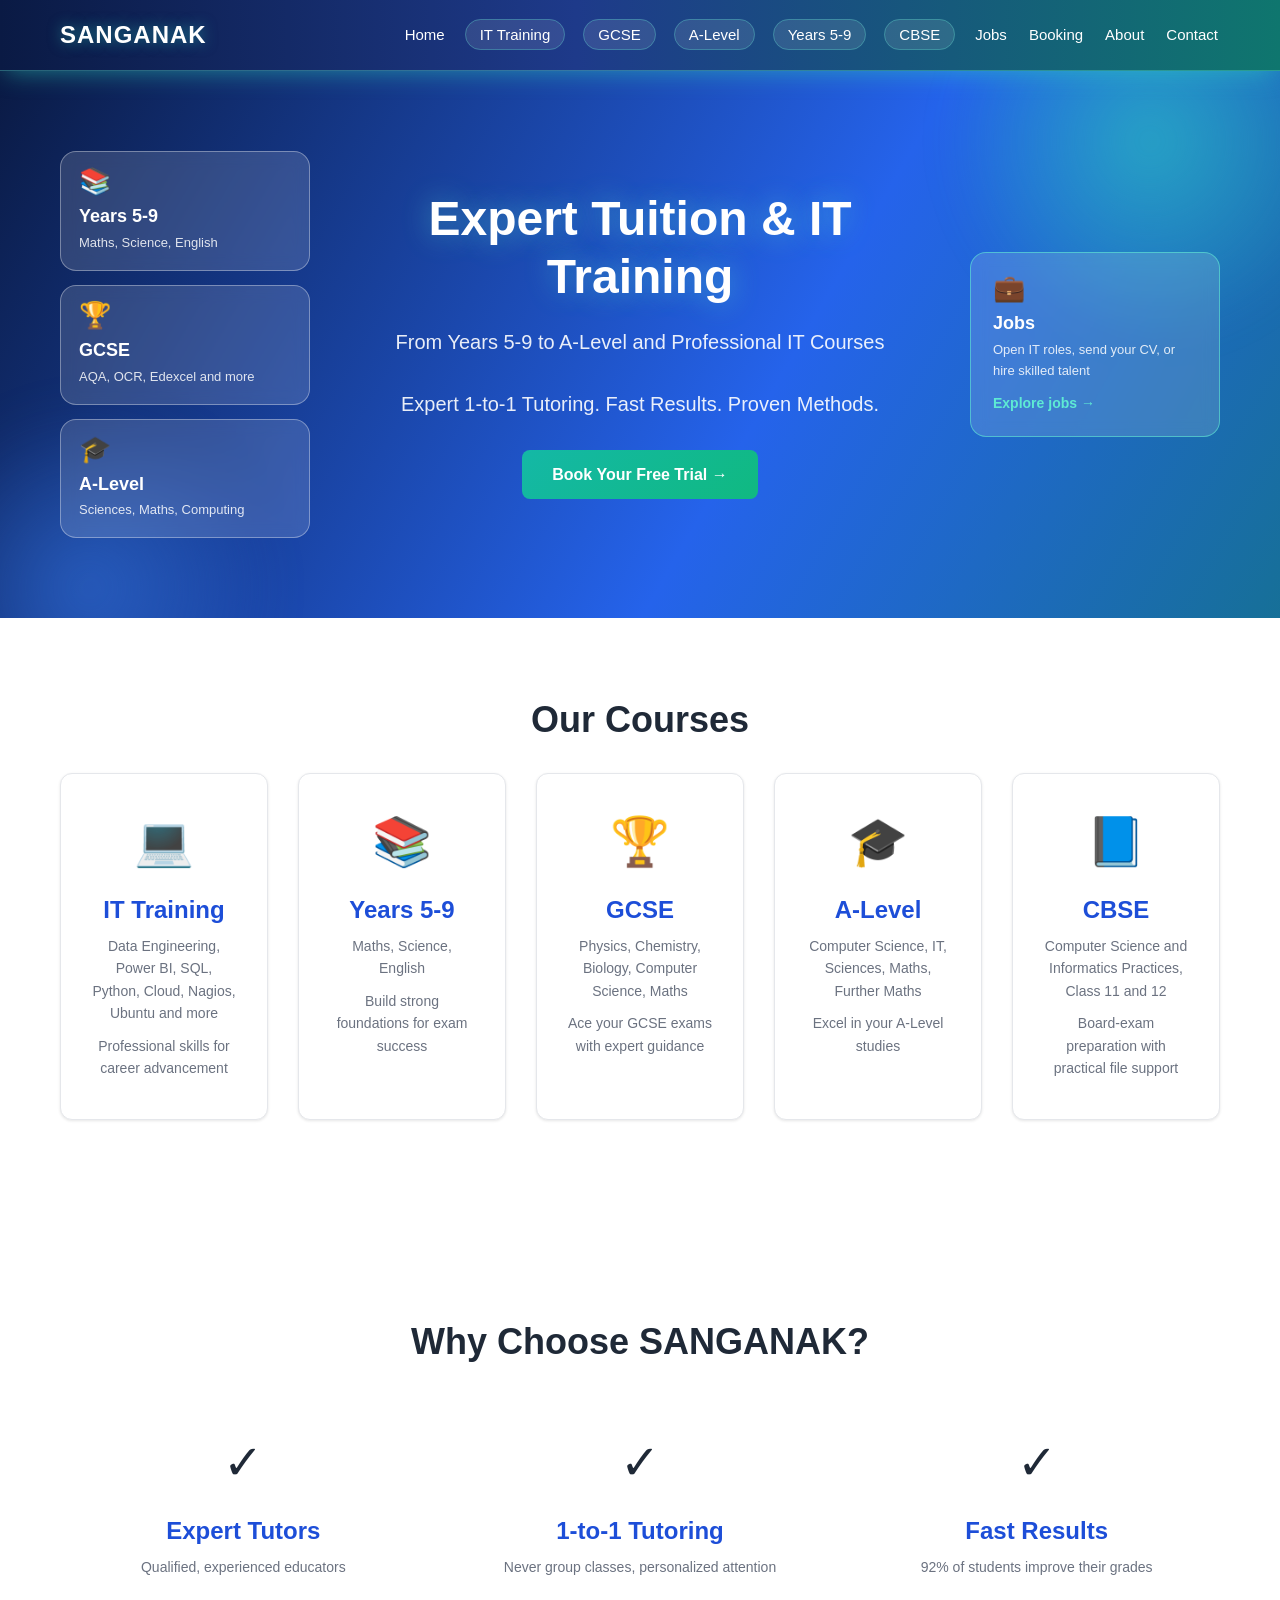
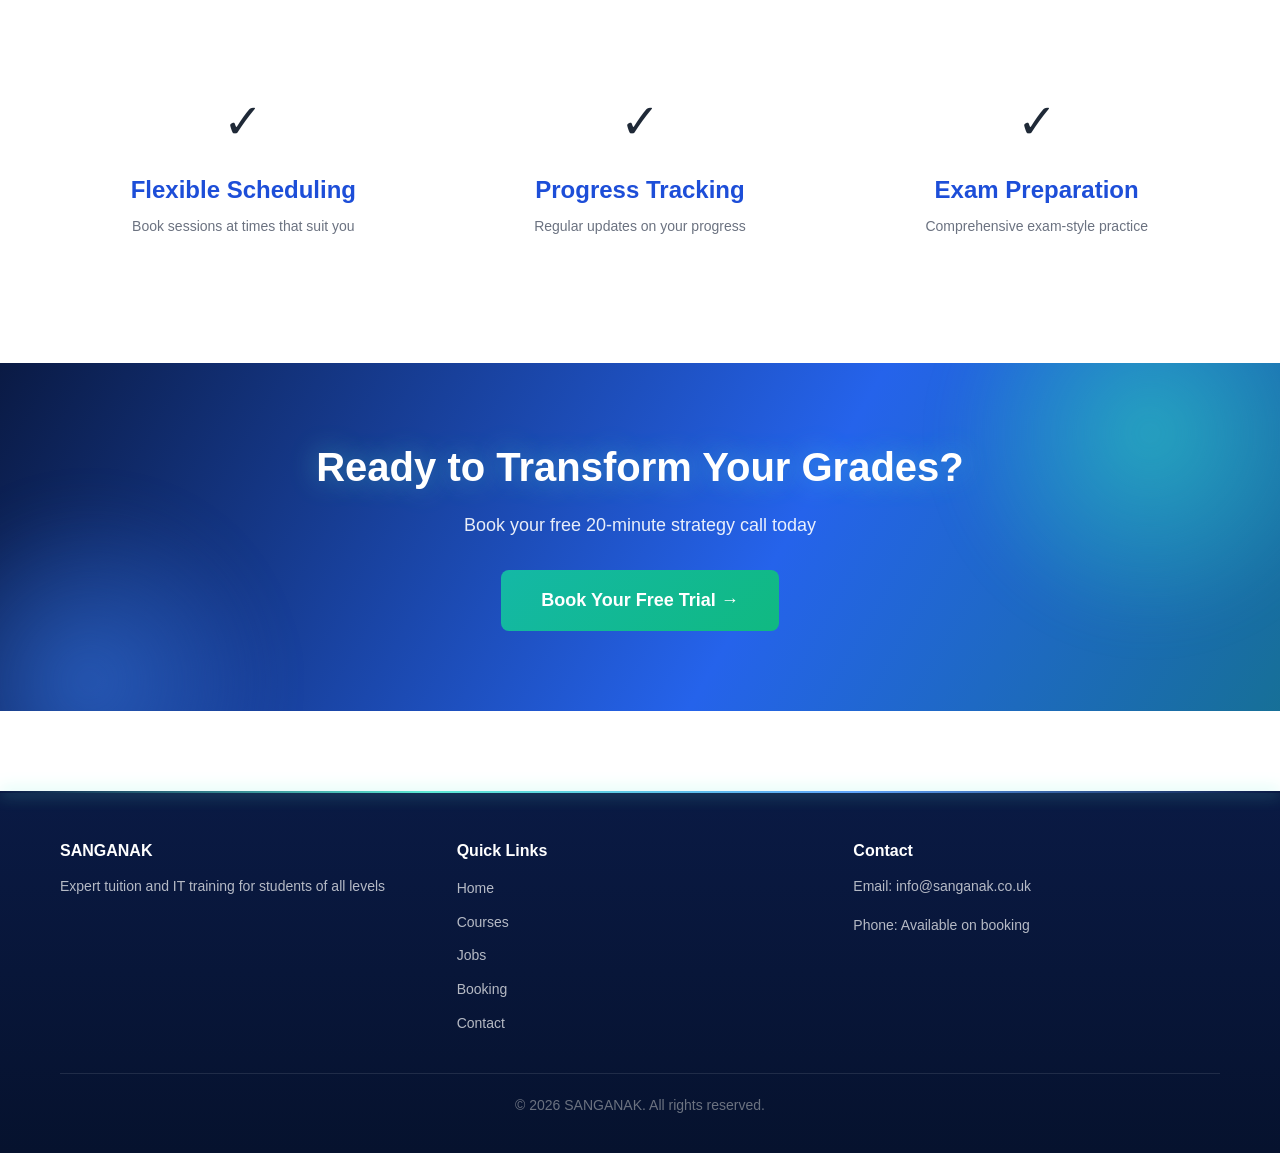
==== index.html @ d2cdb1f6 "Homepage hero: course cards on the left, Jobs card on the right" ====
<!DOCTYPE html>
<html lang="en">
<head>
    <meta charset="UTF-8">
    <meta name="viewport" content="width=device-width, initial-scale=1.0">
    <title>SANGANAK - Expert Tuition & IT Training</title>
    <link rel="stylesheet" href="css/styles.css">
</head>
<body>
    <!-- Navigation -->
    <nav class="navbar">
        <div class="container">
            <div class="logo">SANGANAK</div>
            <ul class="nav-links">
                <li><a href="index.html">Home</a></li>
                <li class="nav-tab"><a href="training.html#it">IT Training</a></li>
                <li class="nav-tab"><a href="training.html#gcse">GCSE</a></li>
                <li class="nav-tab"><a href="training.html#alevel">A-Level</a></li>
                <li class="nav-tab"><a href="training.html#y59">Years 5-9</a></li>
                <li class="nav-tab"><a href="training.html#cbse">CBSE</a></li>
                <li><a href="jobs.html">Jobs</a></li>
                <li><a href="booking.html">Booking</a></li>
                <li><a href="about.html">About</a></li>
                <li><a href="contact.html">Contact</a></li>
            </ul>
        </div>
    </nav>

    <!-- Hero Section -->
    <section class="hero hero-split">
        <div class="container hero-grid">
            <div class="hero-side hero-left" aria-label="Tuition levels">
                <a class="glass-card" href="training.html#y59">
                    <span class="glass-icon">📚</span>
                    <strong>Years 5-9</strong>
                    <small>Maths, Science, English</small>
                </a>
                <a class="glass-card" href="training.html#gcse">
                    <span class="glass-icon">🏆</span>
                    <strong>GCSE</strong>
                    <small>AQA, OCR, Edexcel and more</small>
                </a>
                <a class="glass-card" href="training.html#alevel">
                    <span class="glass-icon">🎓</span>
                    <strong>A-Level</strong>
                    <small>Sciences, Maths, Computing</small>
                </a>
            </div>

            <div class="hero-center">
                <h1>Expert Tuition & IT Training</h1>
                <p>From Years 5-9 to A-Level and Professional IT Courses</p>
                <p class="hero-subtitle">Expert 1-to-1 Tutoring. Fast Results. Proven Methods.</p>
                <a href="booking.html" class="btn btn-primary">Book Your Free Trial →</a>
            </div>

            <div class="hero-side hero-right">
                <a class="glass-card glass-jobs" href="jobs.html">
                    <span class="glass-icon">💼</span>
                    <strong>Jobs</strong>
                    <small>Open IT roles, send your CV, or hire skilled talent</small>
                    <em>Explore jobs &rarr;</em>
                </a>
            </div>
        </div>
    </section>

    <!-- Courses Overview -->
    <section class="courses">
        <div class="container">
            <h2>Our Courses</h2>
            <div class="courses-grid">
                <a class="course-card" href="training.html#it">
                    <div class="course-icon">💻</div>
                    <h3>IT Training</h3>
                    <p>Data Engineering, Power BI, SQL, Python, Cloud, Nagios, Ubuntu and more</p>
                    <p class="course-desc">Professional skills for career advancement</p>
                </a>
                <a class="course-card" href="training.html#y59">
                    <div class="course-icon">📚</div>
                    <h3>Years 5-9</h3>
                    <p>Maths, Science, English</p>
                    <p class="course-desc">Build strong foundations for exam success</p>
                </a>
                <a class="course-card" href="training.html#gcse">
                    <div class="course-icon">🏆</div>
                    <h3>GCSE</h3>
                    <p>Physics, Chemistry, Biology, Computer Science, Maths</p>
                    <p class="course-desc">Ace your GCSE exams with expert guidance</p>
                </a>
                <a class="course-card" href="training.html#alevel">
                    <div class="course-icon">🎓</div>
                    <h3>A-Level</h3>
                    <p>Computer Science, IT, Sciences, Maths, Further Maths</p>
                    <p class="course-desc">Excel in your A-Level studies</p>
                </a>
                <a class="course-card" href="training.html#cbse">
                    <div class="course-icon">📘</div>
                    <h3>CBSE</h3>
                    <p>Computer Science and Informatics Practices, Class 11 and 12</p>
                    <p class="course-desc">Board-exam preparation with practical file support</p>
                </a>
            </div>
        </div>
    </section>

    <!-- Why Choose Us -->
    <section class="why-us">
        <div class="container">
            <h2>Why Choose SANGANAK?</h2>
            <div class="features-grid">
                <div class="feature">
                    <div class="feature-icon">✓</div>
                    <h3>Expert Tutors</h3>
                    <p>Qualified, experienced educators</p>
                </div>
                <div class="feature">
                    <div class="feature-icon">✓</div>
                    <h3>1-to-1 Tutoring</h3>
                    <p>Never group classes, personalized attention</p>
                </div>
                <div class="feature">
                    <div class="feature-icon">✓</div>
                    <h3>Fast Results</h3>
                    <p>92% of students improve their grades</p>
                </div>
                <div class="feature">
                    <div class="feature-icon">✓</div>
                    <h3>Flexible Scheduling</h3>
                    <p>Book sessions at times that suit you</p>
                </div>
                <div class="feature">
                    <div class="feature-icon">✓</div>
                    <h3>Progress Tracking</h3>
                    <p>Regular updates on your progress</p>
                </div>
                <div class="feature">
                    <div class="feature-icon">✓</div>
                    <h3>Exam Preparation</h3>
                    <p>Comprehensive exam-style practice</p>
                </div>
            </div>
        </div>
    </section>

    <!-- CTA Section -->
    <section class="cta">
        <div class="container">
            <h2>Ready to Transform Your Grades?</h2>
            <p>Book your free 20-minute strategy call today</p>
            <a href="booking.html" class="btn btn-primary btn-large">Book Your Free Trial →</a>
        </div>
    </section>

    <!-- Footer -->
    <footer class="footer">
        <div class="container">
            <div class="footer-content">
                <div class="footer-section">
                    <h4>SANGANAK</h4>
                    <p>Expert tuition and IT training for students of all levels</p>
                </div>
                <div class="footer-section">
                    <h4>Quick Links</h4>
                    <ul>
                        <li><a href="index.html">Home</a></li>
                        <li><a href="training.html">Courses</a></li>
                        <li><a href="jobs.html">Jobs</a></li>
                <li><a href="booking.html">Booking</a></li>
                        <li><a href="contact.html">Contact</a></li>
                    </ul>
                </div>
                <div class="footer-section">
                    <h4>Contact</h4>
                    <p>Email: info@sanganak.co.uk</p>
                    <p>Phone: Available on booking</p>
                </div>
            </div>
            <div class="footer-bottom">
                <p>&copy; 2026 SANGANAK. All rights reserved.</p>
            </div>
        </div>
    </footer>

    <script src="js/main.js"></script>
</body>
</html>
---- css/styles.css ----
/* ===== GLOBAL STYLES ===== */
* {
    margin: 0;
    padding: 0;
    box-sizing: border-box;
}

:root {
    --primary: #1d4ed8;
    --primary-dark: #1e40af;
    --primary-light: #3b82f6;
    --secondary: #0d9488;
    --secondary-dark: #0f766e;
    --secondary-light: #14b8a6;
    --success: #10b981;
    --danger: #ef4444;
    --warning: #f59e0b;
    --gray-50: #f9fafb;
    --gray-100: #f3f4f6;
    --gray-200: #e5e7eb;
    --gray-300: #d1d5db;
    --gray-500: #6b7280;
    --gray-700: #374151;
    --gray-900: #111827;
    --text-primary: #1f2937;
    --text-secondary: #6b7280;
    --border: #e5e7eb;
    --shadow: 0 1px 3px 0 rgba(0, 0, 0, 0.1);
    --shadow-lg: 0 10px 15px -3px rgba(0, 0, 0, 0.1);
}

html {
    scroll-behavior: smooth;
}

body {
    font-family: -apple-system, BlinkMacSystemFont, 'Segoe UI', Roboto, Oxygen, Ubuntu, Cantarell, sans-serif;
    font-size: 16px;
    line-height: 1.6;
    color: var(--text-primary);
    background-color: #ffffff;
}

.container {
    max-width: 1200px;
    margin: 0 auto;
    padding: 0 20px;
}

/* ===== NAVIGATION ===== */
.navbar {
    background: linear-gradient(135deg, var(--primary), var(--secondary));
    color: white;
    padding: 1rem 0;
    position: sticky;
    top: 0;
    z-index: 100;
    box-shadow: var(--shadow);
}

.navbar .container {
    display: flex;
    justify-content: space-between;
    align-items: center;
}

.logo {
    font-size: 24px;
    font-weight: bold;
    letter-spacing: 1px;
}

.nav-links {
    display: flex;
    list-style: none;
    gap: 30px;
}

.nav-links a {
    color: white;
    text-decoration: none;
    font-weight: 500;
    transition: opacity 0.2s;
}

.nav-links a:hover {
    opacity: 0.8;
}

/* ===== BUTTONS ===== */
.btn {
    display: inline-block;
    padding: 12px 30px;
    border-radius: 8px;
    text-decoration: none;
    font-weight: 600;
    border: none;
    cursor: pointer;
    transition: all 0.3s ease;
    font-size: 16px;
}

.btn-primary {
    background: var(--success);
    color: white;
}

.btn-primary:hover {
    background: #059669;
    transform: translateY(-2px);
    box-shadow: var(--shadow-lg);
}

.btn-secondary {
    background: var(--primary);
    color: white;
}

.btn-secondary:hover {
    background: var(--primary-dark);
    transform: translateY(-2px);
}

.btn-large {
    padding: 16px 40px;
    font-size: 18px;
}

/* ===== TYPOGRAPHY ===== */
h1, h2, h3, h4, h5, h6 {
    font-weight: 700;
    line-height: 1.2;
    margin-bottom: 1rem;
}

h1 {
    font-size: 48px;
}

h2 {
    font-size: 36px;
    text-align: center;
    margin-bottom: 2rem;
}

h3 {
    font-size: 24px;
}

p {
    margin-bottom: 1rem;
    color: var(--text-secondary);
}

/* ===== HERO SECTION ===== */
.hero {
    background: linear-gradient(135deg, var(--primary), var(--secondary));
    color: white;
    padding: 120px 0;
    text-align: center;
}

.hero h1 {
    font-size: 48px;
    margin-bottom: 20px;
    color: white;
}

.hero p {
    font-size: 20px;
    margin-bottom: 30px;
    color: rgba(255, 255, 255, 0.9);
}

.hero-subtitle {
    font-size: 18px;
    font-weight: 500;
}

/* ===== SECTIONS ===== */
section {
    padding: 80px 0;
}

section.alternate {
    background-color: var(--gray-50);
}

.booking-header,
.training-header,
.contact-header,
.about-header {
    background: linear-gradient(135deg, var(--primary), var(--secondary));
    color: white;
    padding: 60px 0;
    text-align: center;
}

.booking-header h1,
.training-header h1,
.contact-header h1,
.about-header h1 {
    color: white;
    font-size: 42px;
}

.booking-header p,
.training-header p,
.contact-header p,
.about-header p {
    color: rgba(255, 255, 255, 0.9);
    font-size: 18px;
}

/* ===== GRIDS ===== */
.courses-grid {
    display: grid;
    grid-template-columns: repeat(auto-fit, minmax(280px, 1fr));
    gap: 30px;
    margin-bottom: 40px;
}

.course-card {
    background: white;
    border: 1px solid var(--border);
    border-radius: 12px;
    padding: 30px;
    text-align: center;
    transition: all 0.3s ease;
    box-shadow: var(--shadow);
}

.course-card:hover {
    transform: translateY(-5px);
    box-shadow: var(--shadow-lg);
    border-color: var(--secondary);
}

.course-icon {
    font-size: 48px;
    margin-bottom: 15px;
    display: block;
}

.course-card h3 {
    color: var(--primary);
    margin-bottom: 10px;
}

.course-card p {
    font-size: 14px;
    margin-bottom: 10px;
}

.course-desc {
    font-size: 13px;
    color: var(--gray-500);
}

/* ===== COURSES DETAILED ===== */
.courses-detailed {
    display: grid;
    grid-template-columns: repeat(auto-fit, minmax(300px, 1fr));
    gap: 30px;
    margin-bottom: 40px;
}

.course-detail {
    background: white;
    border-left: 4px solid var(--secondary);
    padding: 25px;
    border-radius: 8px;
    box-shadow: var(--shadow);
}

.course-detail h3 {
    color: var(--primary);
    margin-bottom: 15px;
    font-size: 20px;
}

.course-detail p {
    margin-bottom: 15px;
    font-size: 14px;
}

.syllabus {
    list-style: none;
    text-align: left;
}

.syllabus li {
    padding: 8px 0;
    font-size: 14px;
    color: var(--text-secondary);
    border-bottom: 1px solid var(--gray-200);
}

.syllabus li:last-child {
    border-bottom: none;
}

.syllabus li:before {
    content: "✓ ";
    color: var(--success);
    font-weight: bold;
    margin-right: 8px;
}

/* ===== FEATURES GRID ===== */
.features-grid {
    display: grid;
    grid-template-columns: repeat(auto-fit, minmax(280px, 1fr));
    gap: 30px;
}

.feature {
    text-align: center;
    padding: 30px;
}

.feature-icon {
    font-size: 48px;
    margin-bottom: 15px;
    display: block;
}

.feature h3 {
    color: var(--primary);
    margin-bottom: 10px;
}

.feature p {
    font-size: 14px;
    color: var(--text-secondary);
}

/* ===== PRICING ===== */
.pricing-grid {
    display: grid;
    grid-template-columns: repeat(auto-fit, minmax(280px, 1fr));
    gap: 30px;
    max-width: 1100px;
    margin: 0 auto;
}

.pricing-card {
    background: white;
    border: 2px solid var(--border);
    border-radius: 12px;
    padding: 30px;
    text-align: center;
    position: relative;
    transition: all 0.3s ease;
}

.pricing-card:hover {
    border-color: var(--secondary);
    transform: translateY(-10px);
    box-shadow: var(--shadow-lg);
}

.pricing-card.featured {
    border-color: var(--secondary);
    background: linear-gradient(135deg, rgba(13, 148, 136, 0.05), rgba(32, 201, 51, 0.05));
}

.popular-badge {
    position: absolute;
    top: -12px;
    left: 50%;
    transform: translateX(-50%);
    background: var(--secondary);
    color: white;
    padding: 6px 16px;
    border-radius: 20px;
    font-size: 12px;
    font-weight: 600;
}

.pricing-card h3 {
    font-size: 22px;
    margin-top: 10px;
}

.price {
    font-size: 28px;
    font-weight: 700;
    color: var(--secondary);
    margin: 20px 0;
}

.total {
    font-size: 16px;
    color: var(--text-secondary);
    margin-bottom: 20px;
}

.pricing-card ul {
    list-style: none;
    text-align: left;
    margin: 25px 0;
}

.pricing-card li {
    padding: 10px 0;
    font-size: 14px;
    border-bottom: 1px solid var(--gray-200);
}

.pricing-card li:last-child {
    border-bottom: none;
}

.pricing-card li:before {
    content: "✓ ";
    color: var(--success);
    font-weight: bold;
    margin-right: 8px;
}

/* ===== FORMS ===== */
.booking-form,
.contact-form {
    background: white;
    padding: 40px;
    border-radius: 12px;
    max-width: 600px;
    margin: 0 auto;
    box-shadow: var(--shadow-lg);
}

.form-group {
    margin-bottom: 25px;
}

.form-group label {
    display: block;
    margin-bottom: 8px;
    font-weight: 600;
    color: var(--text-primary);
}

.form-group input,
.form-group select,
.form-group textarea {
    width: 100%;
    padding: 12px;
    border: 1px solid var(--border);
    border-radius: 6px;
    font-size: 16px;
    font-family: inherit;
    transition: border-color 0.2s;
}

.form-group input:focus,
.form-group select:focus,
.form-group textarea:focus {
    outline: none;
    border-color: var(--secondary);
    box-shadow: 0 0 0 3px rgba(13, 148, 136, 0.1);
}

.form-group.checkbox {
    display: flex;
    align-items: center;
}

.form-group.checkbox input {
    width: auto;
    margin-right: 10px;
}

.form-group.checkbox label {
    margin-bottom: 0;
}

/* ===== FAQ ===== */
.faq-grid {
    display: grid;
    grid-template-columns: repeat(auto-fit, minmax(300px, 1fr));
    gap: 30px;
}

.faq-item {
    background: white;
    padding: 25px;
    border-radius: 8px;
    border-left: 4px solid var(--secondary);
    box-shadow: var(--shadow);
}

.faq-item h3 {
    color: var(--primary);
    margin-bottom: 12px;
    font-size: 18px;
}

.faq-item p {
    font-size: 14px;
    color: var(--text-secondary);
}

/* ===== TESTIMONIALS ===== */
.testimonials-grid {
    display: grid;
    grid-template-columns: repeat(auto-fit, minmax(300px, 1fr));
    gap: 30px;
}

.testimonial {
    background: white;
    padding: 30px;
    border-radius: 8px;
    border-left: 4px solid var(--secondary);
    box-shadow: var(--shadow);
}

.quote {
    font-style: italic;
    font-size: 16px;
    margin-bottom: 15px;
    color: var(--text-primary);
}

.author {
    font-weight: 600;
    color: var(--secondary);
    font-size: 14px;
}

/* ===== ABOUT SECTIONS ===== */
.story-content {
    max-width: 800px;
    margin: 0 auto;
    text-align: center;
}

.story-content p {
    font-size: 16px;
    line-height: 1.8;
    color: var(--text-secondary);
}

.mission-grid {
    display: grid;
    grid-template-columns: repeat(auto-fit, minmax(250px, 1fr));
    gap: 30px;
}

.mission-card {
    background: white;
    padding: 30px;
    border-radius: 8px;
    border-top: 4px solid var(--secondary);
    box-shadow: var(--shadow);
    text-align: center;
}

.mission-card h3 {
    color: var(--primary);
    margin-bottom: 15px;
}

.mission-card ul {
    list-style: none;
    text-align: left;
}

.mission-card li {
    padding: 8px 0;
    font-size: 14px;
}

.mission-card li:before {
    content: "• ";
    color: var(--secondary);
    font-weight: bold;
    margin-right: 8px;
}

.reasons-grid {
    display: grid;
    grid-template-columns: repeat(auto-fit, minmax(280px, 1fr));
    gap: 30px;
}

.reason {
    background: white;
    padding: 25px;
    border-radius: 8px;
    border-left: 4px solid var(--secondary);
    box-shadow: var(--shadow);
}

.reason h3 {
    color: var(--primary);
    margin-bottom: 12px;
    font-size: 18px;
}

.reason p {
    font-size: 14px;
    color: var(--text-secondary);
}

/* ===== STATS ===== */
.stats {
    background: linear-gradient(135deg, var(--primary), var(--secondary));
    color: white;
}

.stats-grid {
    display: grid;
    grid-template-columns: repeat(auto-fit, minmax(200px, 1fr));
    gap: 40px;
}

.stat {
    text-align: center;
}

.stat h3 {
    font-size: 42px;
    color: white;
    margin-bottom: 10px;
}

.stat p {
    font-size: 16px;
    color: rgba(255, 255, 255, 0.9);
}

/* ===== CTA ===== */
.cta {
    background: linear-gradient(135deg, var(--primary), var(--secondary));
    color: white;
    text-align: center;
    padding: 80px 0;
}

.cta h2 {
    color: white;
    font-size: 40px;
    margin-bottom: 20px;
}

.cta p {
    font-size: 18px;
    color: rgba(255, 255, 255, 0.9);
    margin-bottom: 30px;
}

/* ===== FOOTER ===== */
.footer {
    background: var(--gray-900);
    color: white;
    padding: 50px 0 20px;
    margin-top: 80px;
}

.footer-content {
    display: grid;
    grid-template-columns: repeat(auto-fit, minmax(250px, 1fr));
    gap: 30px;
    margin-bottom: 30px;
}

.footer-section h4 {
    color: white;
    margin-bottom: 15px;
}

.footer-section p {
    color: rgba(255, 255, 255, 0.7);
    font-size: 14px;
}

.footer-section ul {
    list-style: none;
}

.footer-section ul li {
    margin-bottom: 8px;
}

.footer-section a {
    color: rgba(255, 255, 255, 0.7);
    text-decoration: none;
    font-size: 14px;
    transition: color 0.2s;
}

.footer-section a:hover {
    color: white;
}

.footer-bottom {
    text-align: center;
    padding-top: 20px;
    border-top: 1px solid rgba(255, 255, 255, 0.1);
    color: rgba(255, 255, 255, 0.7);
    font-size: 14px;
}

/* ===== SUPPORT SERVICES ===== */
.support-services {
    background: var(--gray-50);
}

.commitment-list {
    list-style: none;
    max-width: 700px;
    margin: 30px auto 0;
    text-align: left;
}

.commitment-list li {
    padding: 12px 0;
    padding-left: 30px;
    position: relative;
    font-size: 16px;
    color: var(--text-secondary);
}

.commitment-list li:before {
    content: "✓";
    position: absolute;
    left: 0;
    color: var(--success);
    font-weight: bold;
    font-size: 18px;
}

/* ===== INFO GRID ===== */
.info-grid {
    display: grid;
    grid-template-columns: repeat(auto-fit, minmax(200px, 1fr));
    gap: 30px;
    margin: 40px 0;
}

.info-card {
    background: white;
    padding: 30px;
    border-radius: 8px;
    text-align: center;
    border: 1px solid var(--border);
    box-shadow: var(--shadow);
}

.info-card h3 {
    color: var(--primary);
    margin-bottom: 15px;
}

.info-card p {
    font-size: 16px;
}

.info-card a {
    color: var(--secondary);
    text-decoration: none;
    font-weight: 600;
}

.info-card a:hover {
    text-decoration: underline;
}

/* ===== SUBJECT CARDS ===== */
.subjects-grid {
    display: grid;
    grid-template-columns: repeat(auto-fit, minmax(150px, 1fr));
    gap: 20px;
    margin-bottom: 40px;
}

.subject-card {
    background: white;
    border: 2px solid var(--border);
    border-radius: 8px;
    padding: 20px;
    text-align: center;
    cursor: pointer;
    transition: all 0.3s ease;
}

.subject-card:hover {
    border-color: var(--secondary);
    transform: translateY(-5px);
    box-shadow: var(--shadow-lg);
}

.subject-card h3 {
    color: var(--primary);
    font-size: 18px;
    margin-bottom: 8px;
}

.subject-card p {
    font-size: 12px;
    color: var(--text-secondary);
}

/* ===== RESPONSIVE ===== */
@media (max-width: 768px) {
    .hero h1 {
        font-size: 32px;
    }

    h2 {
        font-size: 28px;
    }

    .nav-links {
        gap: 15px;
        flex-wrap: wrap;
    }

    .nav-links a {
        font-size: 14px;
    }

    section {
        padding: 40px 0;
    }

    .courses-grid,
    .features-grid,
    .pricing-grid,
    .faq-grid,
    .testimonials-grid,
    .reasons-grid {
        grid-template-columns: 1fr;
    }

    .booking-form,
    .contact-form {
        padding: 20px;
    }

    .stat h3 {
        font-size: 32px;
    }

    .cta h2 {
        font-size: 28px;
    }
}

@media (max-width: 480px) {
    .logo {
        font-size: 20px;
    }

    .nav-links {
        gap: 10px;
    }

    .hero h1 {
        font-size: 24px;
    }

    .hero p {
        font-size: 16px;
    }

    .btn {
        padding: 10px 20px;
        font-size: 14px;
    }

    h2 {
        font-size: 22px;
    }

    .course-card {
        padding: 20px;
    }
}

/* ===== HERO EXTRAS ===== */
.eyebrow {
    display: inline-block;
    padding: 6px 14px;
    border-radius: 999px;
    background: rgba(255, 255, 255, 0.15);
    color: white;
    font-size: 13px;
    font-weight: 600;
    letter-spacing: 0.08em;
    text-transform: uppercase;
    margin-bottom: 20px;
}

.eyebrow.dark {
    display: block;
    width: fit-content;
    margin: 0 auto 12px;
    background: rgba(13, 148, 136, 0.12);
    color: var(--secondary-dark);
}

.hero p {
    max-width: 720px;
    margin-left: auto;
    margin-right: auto;
}

.hero-actions {
    display: flex;
    gap: 16px;
    justify-content: center;
    flex-wrap: wrap;
}

.btn-outline {
    background: transparent;
    color: white;
    border: 2px solid rgba(255, 255, 255, 0.85);
}

.btn-outline:hover {
    background: rgba(255, 255, 255, 0.15);
    transform: translateY(-2px);
}

.section-intro {
    text-align: center;
    max-width: 640px;
    margin: -1rem auto 2rem;
}

.features-grid.four {
    grid-template-columns: repeat(auto-fit, minmax(220px, 1fr));
}

/* ===== COURSE TABS ===== */
.course-tabs-section .container {
    max-width: 1100px;
}

.tab-buttons {
    display: flex;
    gap: 8px;
    border-bottom: 2px solid var(--border);
    margin-bottom: 28px;
    overflow-x: auto;
    overflow-y: hidden;
}

.tab-btn {
    padding: 12px 24px;
    border: none;
    background: none;
    font-size: 16px;
    font-weight: 600;
    font-family: inherit;
    cursor: pointer;
    color: var(--gray-500);
    border-bottom: 3px solid transparent;
    margin-bottom: -2px;
    white-space: nowrap;
    transition: color 0.2s, border-color 0.2s;
}

.tab-btn:hover,
.tab-btn.active {
    color: var(--primary);
    border-bottom-color: var(--primary);
}

.tab-btn:focus-visible,
.course-tile:focus-visible,
.start-card:focus-visible {
    outline: 3px solid var(--secondary-light);
    outline-offset: 2px;
}

.tab-content {
    display: none;
}

.tab-content.active {
    display: block;
}

.tab-content h3 {
    text-align: left;
    margin-bottom: 6px;
}

.tab-intro {
    max-width: 700px;
    margin-bottom: 24px;
}

.tile-grid {
    display: grid;
    grid-template-columns: repeat(auto-fill, minmax(250px, 1fr));
    gap: 20px;
}

.course-tile {
    display: flex;
    flex-direction: column;
    background: white;
    border: 1px solid var(--border);
    border-radius: 12px;
    padding: 24px;
    text-decoration: none;
    color: inherit;
    box-shadow: var(--shadow);
    transition: transform 0.2s, box-shadow 0.2s, border-color 0.2s;
}

.course-tile:hover {
    transform: translateY(-4px);
    box-shadow: var(--shadow-lg);
    border-color: var(--secondary);
}

.tile-icon {
    font-size: 34px;
    margin-bottom: 10px;
}

.course-tile h3 {
    font-size: 20px;
    color: var(--primary);
    margin-bottom: 8px;
}

.course-tile p {
    font-size: 14px;
    flex: 1;
}

.tile-link {
    font-weight: 600;
    font-size: 14px;
    color: var(--secondary-dark);
}

/* ===== COURSE DETAIL ===== */
.course-hero {
    background: linear-gradient(135deg, var(--primary), var(--secondary));
    color: white;
    padding: 60px 0;
    text-align: center;
}

.course-hero h1 {
    color: white;
    font-size: 42px;
}

.course-hero p {
    color: rgba(255, 255, 255, 0.9);
    font-size: 18px;
    max-width: 640px;
    margin: 0 auto 28px;
}

.course-hero-icon {
    display: block;
    font-size: 52px;
    margin: 16px 0 8px;
}

.crumb {
    color: rgba(255, 255, 255, 0.85);
    text-decoration: none;
    font-size: 14px;
    font-weight: 600;
}

.crumb:hover {
    color: white;
    text-decoration: underline;
}

.detail-layout {
    display: grid;
    grid-template-columns: 1fr 320px;
    gap: 40px;
    align-items: start;
}

h2.left {
    text-align: left;
    font-size: 26px;
    margin: 0 0 1rem;
}

.detail-main .syllabus {
    margin-bottom: 2rem;
}

.detail-main .syllabus li {
    font-size: 16px;
}

.detail-side {
    background: var(--gray-50);
    border: 1px solid var(--border);
    border-radius: 12px;
    padding: 24px;
    position: sticky;
    top: 90px;
}

.detail-side h3 {
    font-size: 20px;
}

.detail-side dt {
    font-size: 12px;
    font-weight: 600;
    letter-spacing: 0.06em;
    text-transform: uppercase;
    color: var(--gray-500);
    margin-top: 14px;
}

.detail-side dd {
    font-weight: 600;
    color: var(--text-primary);
}

.detail-side .btn {
    width: 100%;
    text-align: center;
    margin-top: 24px;
}

.narrow {
    max-width: 640px;
    padding-top: 60px;
    padding-bottom: 60px;
    text-align: center;
}

/* ===== HOW IT WORKS / GET STARTED ===== */
.steps-grid {
    display: grid;
    grid-template-columns: repeat(auto-fit, minmax(260px, 1fr));
    gap: 30px;
}

.step {
    text-align: center;
    padding: 10px 20px;
}

.step-num {
    width: 48px;
    height: 48px;
    margin: 0 auto 16px;
    border-radius: 50%;
    background: var(--primary);
    color: white;
    font-size: 20px;
    font-weight: 700;
    display: flex;
    align-items: center;
    justify-content: center;
}

.step h3 {
    font-size: 20px;
    color: var(--primary);
}

.start-options {
    display: grid;
    grid-template-columns: repeat(auto-fit, minmax(280px, 1fr));
    gap: 24px;
    max-width: 800px;
    margin: 0 auto;
}

.start-card {
    display: block;
    background: white;
    border: 2px solid var(--border);
    border-radius: 12px;
    padding: 30px;
    text-decoration: none;
    color: inherit;
    transition: border-color 0.2s, transform 0.2s, box-shadow 0.2s;
}

.start-card:hover {
    border-color: var(--secondary);
    transform: translateY(-4px);
    box-shadow: var(--shadow-lg);
}

.start-card h3 {
    color: var(--primary);
    font-size: 22px;
}

.course-banner {
    max-width: 600px;
    margin: 0 auto 30px;
    padding: 14px 20px;
    border-radius: 8px;
    background: rgba(13, 148, 136, 0.1);
    border: 1px solid var(--secondary);
    text-align: center;
    color: var(--text-primary);
}

.course-banner a {
    margin-left: 10px;
    color: var(--secondary-dark);
    font-weight: 600;
}

@media (max-width: 768px) {
    .detail-layout {
        grid-template-columns: 1fr;
    }

    .detail-side {
        position: static;
    }

    .course-hero h1 {
        font-size: 30px;
    }

    .tile-grid {
        grid-template-columns: 1fr;
    }
}

a.course-card {
    display: block;
    text-decoration: none;
    color: inherit;
}

/* ===== JOBS PAGE ===== */
.eyebrow.dark.green {
    background: rgba(16, 185, 129, 0.12);
    color: #047857;
}

.role-filters {
    display: flex;
    gap: 10px;
    justify-content: center;
    flex-wrap: wrap;
    margin-bottom: 30px;
}

.chip {
    padding: 8px 18px;
    border-radius: 999px;
    border: 1px solid var(--border);
    background: white;
    font: inherit;
    font-weight: 600;
    font-size: 14px;
    color: var(--gray-700);
    cursor: pointer;
    transition: all 0.2s;
}

.chip:hover,
.chip.active {
    background: var(--primary);
    border-color: var(--primary);
    color: white;
}

.chip:focus-visible {
    outline: 3px solid var(--secondary-light);
    outline-offset: 2px;
}

.roles-list {
    display: grid;
    gap: 16px;
    max-width: 860px;
    margin: 0 auto 30px;
}

.role-card {
    display: flex;
    justify-content: space-between;
    align-items: center;
    gap: 20px;
    background: white;
    border: 1px solid var(--border);
    border-radius: 12px;
    padding: 24px;
    box-shadow: var(--shadow);
}

.role-card h3 {
    font-size: 20px;
    color: var(--primary);
    margin-bottom: 4px;
}

.role-meta {
    font-size: 13px;
    font-weight: 600;
    color: var(--secondary-dark);
    margin-bottom: 8px;
}

.role-card p {
    font-size: 14px;
    margin-bottom: 10px;
}

.role-tags {
    display: flex;
    gap: 8px;
    flex-wrap: wrap;
}

.role-tags span {
    font-size: 12px;
    padding: 3px 10px;
    border-radius: 999px;
    background: var(--gray-100);
    color: var(--gray-700);
}

@media (max-width: 600px) {
    .role-card {
        flex-direction: column;
        align-items: flex-start;
    }
}

/* ===== LIVE THEME: teal and blue shades, glow, CSS-only motion ===== */
:root {
    --blue-950: #0a1a44;
    --blue-800: #1e3a8a;
    --blue-600: #2563eb;
    --blue-400: #60a5fa;
    --blue-100: #dbeafe;
    --teal-900: #134e4a;
    --teal-700: #0f766e;
    --teal-500: #14b8a6;
    --teal-300: #5eead4;
    --teal-50: #f0fdfa;
    --glow-teal: rgba(45, 212, 191, 0.55);
    --glow-blue: rgba(59, 130, 246, 0.5);
}

/* Navigation */
.navbar {
    background: linear-gradient(90deg, var(--blue-950), var(--blue-800) 45%, var(--teal-700));
    box-shadow: 0 6px 24px -6px var(--glow-teal);
    border-bottom: 1px solid rgba(94, 234, 212, 0.35);
}

.navbar .container {
    flex-wrap: wrap;
    gap: 12px;
}

.logo {
    text-shadow: 0 0 14px var(--glow-teal);
}

.nav-links {
    flex-wrap: wrap;
    justify-content: flex-end;
    align-items: center;
    gap: 6px 18px;
}

.nav-links a {
    font-size: 15px;
    padding: 6px 2px;
    position: relative;
}

.nav-links a:hover {
    opacity: 1;
    text-shadow: 0 0 12px var(--teal-300);
}

.nav-links a::after {
    content: "";
    position: absolute;
    left: 0;
    right: 0;
    bottom: 0;
    height: 2px;
    border-radius: 2px;
    background: linear-gradient(90deg, var(--teal-300), var(--blue-400));
    box-shadow: 0 0 10px var(--teal-300);
    transform: scaleX(0);
    transition: transform 0.25s ease;
}

.nav-links a:hover::after {
    transform: scaleX(1);
}

.nav-tab a {
    padding: 6px 14px;
    border-radius: 999px;
    background: rgba(255, 255, 255, 0.1);
    border: 1px solid rgba(94, 234, 212, 0.3);
    transition: background 0.25s, box-shadow 0.25s;
}

.nav-tab a::after {
    display: none;
}

.nav-tab a:hover {
    background: rgba(20, 184, 166, 0.35);
    box-shadow: 0 0 16px var(--glow-teal);
}

/* Animated gradient banners with floating glow orbs */
.hero,
.training-header,
.booking-header,
.contact-header,
.about-header,
.course-hero,
.stats,
.cta {
    position: relative;
    overflow: hidden;
    isolation: isolate;
    background: linear-gradient(120deg, var(--blue-950), var(--blue-600), var(--teal-700), var(--teal-500), var(--blue-600), var(--blue-950));
    background-size: 300% 300%;
    animation: gradient-flow 20s ease-in-out infinite;
}

.hero::before,
.training-header::before,
.booking-header::before,
.contact-header::before,
.about-header::before,
.course-hero::before,
.stats::before,
.cta::before {
    content: "";
    position: absolute;
    z-index: -1;
    width: 420px;
    height: 420px;
    right: -80px;
    top: -140px;
    border-radius: 50%;
    background: radial-gradient(circle, var(--glow-teal), transparent 68%);
    filter: blur(20px);
    animation: orb-float 11s ease-in-out infinite;
}

.hero::after,
.training-header::after,
.booking-header::after,
.contact-header::after,
.about-header::after,
.course-hero::after,
.stats::after,
.cta::after {
    content: "";
    position: absolute;
    z-index: -1;
    width: 380px;
    height: 380px;
    left: -100px;
    bottom: -160px;
    border-radius: 50%;
    background: radial-gradient(circle, var(--glow-blue), transparent 68%);
    filter: blur(24px);
    animation: orb-float 14s ease-in-out infinite reverse;
}

.hero h1,
.training-header h1,
.course-hero h1,
.cta h2 {
    text-shadow: 0 0 28px rgba(94, 234, 212, 0.45);
}

/* Buttons */
.btn-primary {
    background: linear-gradient(135deg, var(--teal-500), #10b981);
    box-shadow: 0 0 0 0 var(--glow-teal);
    animation: glow-pulse 2.8s ease-in-out infinite;
}

.btn-primary:hover {
    background: linear-gradient(135deg, var(--teal-300), var(--teal-500));
    color: var(--blue-950);
}

.btn-secondary {
    background: linear-gradient(135deg, var(--blue-600), var(--blue-800));
}

.btn-secondary:hover {
    background: linear-gradient(135deg, var(--blue-400), var(--blue-600));
    box-shadow: 0 0 18px var(--glow-blue);
}

/* Cards: glow on hover */
.course-card:hover,
.course-tile:hover,
.start-card:hover,
.pricing-card:hover,
.role-card:hover,
.faq-item:hover,
.reason:hover,
.mission-card:hover,
.testimonial:hover,
.course-detail:hover {
    border-color: var(--teal-500);
    box-shadow: 0 0 0 1px var(--teal-500), 0 14px 34px -8px var(--glow-teal);
}

.course-card,
.course-tile,
.role-card,
.faq-item,
.reason,
.mission-card,
.testimonial {
    transition: transform 0.3s ease, box-shadow 0.3s ease, border-color 0.3s ease;
}

.pricing-card.featured {
    background: linear-gradient(160deg, var(--teal-50), var(--blue-100));
    animation: glow-ring 3.2s ease-in-out infinite;
}

.popular-badge {
    background: linear-gradient(90deg, var(--teal-700), var(--blue-600));
    box-shadow: 0 0 14px var(--glow-teal);
}

/* Floating icons */
.course-icon,
.feature-icon,
.tile-icon {
    display: inline-block;
    animation: bob 4s ease-in-out infinite;
}

.features-grid .feature:nth-child(even) .feature-icon,
.courses-grid .course-card:nth-child(even) .course-icon {
    animation-delay: -2s;
}

/* Tabs */
.tab-btn:hover,
.tab-btn.active {
    color: var(--blue-600);
    border-bottom-color: var(--teal-500);
    text-shadow: 0 0 14px rgba(20, 184, 166, 0.5);
}

.tab-buttons {
    border-bottom-color: var(--blue-100);
}

/* Soft tinted sections */
section.alternate,
.support-services {
    background: linear-gradient(180deg, var(--teal-50), #eff6ff);
}

.step-num {
    background: linear-gradient(135deg, var(--blue-600), var(--teal-500));
    box-shadow: 0 0 18px var(--glow-teal);
}

.syllabus li::before {
    color: var(--teal-500);
}

.eyebrow {
    box-shadow: 0 0 16px rgba(94, 234, 212, 0.35);
}

/* Footer */
.footer {
    position: relative;
    background: linear-gradient(180deg, var(--blue-950), #06122e);
}

.footer::before {
    content: "";
    position: absolute;
    left: 0;
    right: 0;
    top: 0;
    height: 2px;
    background: linear-gradient(90deg, transparent, var(--teal-300), var(--blue-400), transparent);
    box-shadow: 0 0 16px var(--teal-300);
}

/* Keyframes */
@keyframes gradient-flow {
    0%, 100% { background-position: 0% 50%; }
    50% { background-position: 100% 50%; }
}

@keyframes orb-float {
    0%, 100% { transform: translate(0, 0) scale(1); }
    50% { transform: translate(-40px, 30px) scale(1.12); }
}

@keyframes glow-pulse {
    0%, 100% { box-shadow: 0 0 0 0 rgba(45, 212, 191, 0.55); }
    50% { box-shadow: 0 0 22px 6px rgba(45, 212, 191, 0.35); }
}

@keyframes glow-ring {
    0%, 100% { box-shadow: 0 0 0 1px var(--teal-500), 0 8px 24px -8px var(--glow-teal); }
    50% { box-shadow: 0 0 0 1px var(--teal-500), 0 12px 38px -4px var(--glow-teal); }
}

@keyframes bob {
    0%, 100% { transform: translateY(0); }
    50% { transform: translateY(-6px); }
}

@media (max-width: 768px) {
    .nav-links {
        justify-content: center;
    }
}

@media (prefers-reduced-motion: reduce) {
    *, *::before, *::after {
        animation: none !important;
        transition: none !important;
    }
}

.courses-grid {
    grid-template-columns: repeat(auto-fit, minmax(240px, 1fr));
}

/* ===== JOBS PAGE (Zunappo-style layout) ===== */
.subnav {
    background: white;
    border-bottom: 1px solid var(--border);
}

.subnav .container {
    display: flex;
    gap: 6px 26px;
    flex-wrap: wrap;
    justify-content: center;
    padding-top: 10px;
    padding-bottom: 10px;
}

.subnav a {
    font-size: 14px;
    font-weight: 600;
    color: var(--gray-700);
    text-decoration: none;
    padding: 4px 0;
    border-bottom: 2px solid transparent;
    transition: color 0.2s, border-color 0.2s;
}

.subnav a:hover {
    color: var(--blue-600);
    border-bottom-color: var(--teal-500);
}

.jobs-page section {
    scroll-margin-top: 70px;
}

.left-h {
    text-align: left;
    max-width: 720px;
}

.jobs-page .eyebrow.dark {
    margin-left: 0;
}

.jobs-page #candidates .eyebrow.dark,
.jobs-page #roles .eyebrow.dark,
.jobs-page #contact .eyebrow.dark {
    margin-left: auto;
}

.fact-strip {
    background: white;
    padding: 44px 0;
    border-bottom: 1px solid var(--border);
}

.fact-grid {
    display: grid;
    grid-template-columns: repeat(auto-fit, minmax(200px, 1fr));
    gap: 28px;
}

.fact h3 {
    font-size: 40px;
    margin-bottom: 4px;
}

.fact p {
    font-size: 14px;
    margin: 0;
}

.fact.blue h3 { color: var(--blue-600); }
.fact.teal h3 { color: var(--teal-500); }
.fact.amber h3 { color: var(--warning); }
.fact.green h3 { color: var(--success); }

.job-cards {
    display: grid;
    grid-template-columns: repeat(auto-fit, minmax(240px, 1fr));
    gap: 24px;
}

.job-card {
    background: white;
    border: 1px solid var(--border);
    border-radius: 20px;
    padding: 28px;
    box-shadow: var(--shadow);
    transition: transform 0.3s, box-shadow 0.3s, border-color 0.3s;
}

.job-card:hover {
    transform: translateY(-4px);
    border-color: var(--teal-500);
    box-shadow: 0 0 0 1px var(--teal-500), 0 14px 34px -8px var(--glow-teal);
}

.job-card h3 {
    font-size: 19px;
    margin: 16px 0 8px;
}

.job-card p {
    font-size: 14px;
    margin: 0;
}

.job-icon {
    display: inline-flex;
    width: 46px;
    height: 46px;
    align-items: center;
    justify-content: center;
    border-radius: 12px;
    font-size: 22px;
}

.i-blue { background: #dbeafe; }
.i-amber { background: #fef3c7; }
.i-rose { background: #ffe4e6; }
.i-green { background: #d1fae5; }

.jobs-page .steps-grid {
    position: relative;
    text-align: left;
}

.jobs-page .step {
    text-align: left;
    padding: 10px 24px 10px 0;
    position: relative;
}

.jobs-page .step-num {
    margin: 0 0 16px;
}

.jobs-page .step:not(:last-child)::after {
    content: "";
    position: absolute;
    top: 34px;
    left: 62px;
    right: 14px;
    height: 2px;
    background: linear-gradient(90deg, var(--blue-100), transparent);
}

.step-num.s1 { background: #f43f5e; box-shadow: 0 0 18px rgba(244, 63, 94, 0.4); }
.step-num.s2 { background: var(--blue-600); box-shadow: 0 0 18px var(--glow-blue); }
.step-num.s3 { background: #f59e0b; box-shadow: 0 0 18px rgba(245, 158, 11, 0.4); }

.story-grid {
    display: grid;
    grid-template-columns: repeat(auto-fit, minmax(280px, 1fr));
    gap: 24px;
}

.story {
    margin: 0;
    padding: 28px;
    border-radius: 20px;
    border: 1px solid;
    display: flex;
    flex-direction: column;
    gap: 12px;
}

.story.rose { background: #fff5f6; border-color: #fecdd3; }
.story.sky { background: #f2f8ff; border-color: #bfdbfe; }
.story.sun { background: #fffbeb; border-color: #fde68a; }

.story-mark {
    font-size: 54px;
    line-height: 0.6;
    font-family: Georgia, serif;
}

.story.rose .story-mark { color: #f43f5e; }
.story.sky .story-mark { color: var(--blue-400); }
.story.sun .story-mark { color: #f59e0b; }

.story blockquote {
    font-size: 15px;
    color: var(--text-primary);
    flex: 1;
}

.story figcaption {
    display: flex;
    flex-direction: column;
    font-size: 13px;
}

.story figcaption span {
    color: var(--gray-500);
    font-size: 12px;
}

.signin-box {
    max-width: 600px;
    margin: 0 auto 30px;
    padding: 28px;
    border-radius: 20px;
    border: 1px solid var(--border);
    background: linear-gradient(135deg, var(--teal-50), #eff6ff);
    display: flex;
    flex-direction: column;
    align-items: center;
    gap: 12px;
}

.signin-btn {
    font: inherit;
    font-weight: 600;
    padding: 12px 26px;
    border-radius: 999px;
    border: 1px solid var(--border);
    background: white;
    color: var(--gray-500);
    display: inline-flex;
    align-items: center;
    gap: 10px;
    cursor: not-allowed;
}

.soon {
    font-size: 11px;
    letter-spacing: 0.05em;
    text-transform: uppercase;
    background: var(--gray-100);
    color: var(--gray-500);
    padding: 3px 8px;
    border-radius: 999px;
}

.signin-note {
    font-size: 13px;
    margin: 0;
}

@media (max-width: 768px) {
    .jobs-page .step:not(:last-child)::after {
        display: none;
    }
}

.course-select {
    max-width: 600px;
    margin: 0 auto 30px;
}

.course-select label {
    display: block;
    margin-bottom: 8px;
    font-weight: 600;
}

.course-select select {
    width: 100%;
    padding: 12px;
    font-size: 16px;
    font-family: inherit;
    border: 1px solid var(--border);
    border-radius: 6px;
    background: white;
}

.course-select select:focus {
    outline: none;
    border-color: var(--secondary);
    box-shadow: 0 0 0 3px rgba(13, 148, 136, 0.15);
}

.courses-grid {
    grid-template-columns: repeat(auto-fit, minmax(200px, 1fr));
}

/* ===== HOMEPAGE HERO: side cards ===== */
.hero-split {
    padding: 80px 0;
}

.hero-grid {
    display: grid;
    grid-template-columns: 250px minmax(0, 1fr) 250px;
    gap: 32px;
    align-items: center;
}

.hero-side {
    display: flex;
    flex-direction: column;
    gap: 14px;
}

.glass-card {
    display: flex;
    flex-direction: column;
    gap: 2px;
    padding: 16px 18px;
    border-radius: 16px;
    text-align: left;
    text-decoration: none;
    color: white;
    background: rgba(255, 255, 255, 0.14);
    border: 1px solid rgba(255, 255, 255, 0.35);
    backdrop-filter: blur(8px);
    -webkit-backdrop-filter: blur(8px);
    transition: transform 0.25s, box-shadow 0.25s, background 0.25s;
}

.glass-card:hover {
    transform: translateY(-3px);
    background: rgba(255, 255, 255, 0.22);
    box-shadow: 0 0 22px var(--glow-teal);
}

.glass-card:focus-visible {
    outline: 3px solid var(--teal-300);
    outline-offset: 2px;
}

.glass-icon {
    font-size: 26px;
    line-height: 1;
    margin-bottom: 6px;
}

.glass-card strong {
    font-size: 18px;
}

.glass-card small {
    font-size: 13px;
    color: rgba(255, 255, 255, 0.85);
}

.glass-card em {
    margin-top: 8px;
    font-style: normal;
    font-weight: 600;
    font-size: 14px;
    color: var(--teal-300);
}

.glass-jobs {
    padding: 22px;
    border-color: rgba(94, 234, 212, 0.6);
    animation: glow-ring-light 3.2s ease-in-out infinite;
}

.hero-center .hero-subtitle {
    margin-bottom: 30px;
}

@keyframes glow-ring-light {
    0%, 100% { box-shadow: 0 0 0 0 rgba(94, 234, 212, 0.4); }
    50% { box-shadow: 0 0 26px 4px rgba(94, 234, 212, 0.35); }
}

@media (max-width: 1000px) {
    .hero-grid {
        grid-template-columns: 1fr;
    }

    .hero-center { order: -1; }

    .hero-side {
        flex-direction: row;
        flex-wrap: wrap;
    }

    .hero-side .glass-card {
        flex: 1 1 200px;
    }
}
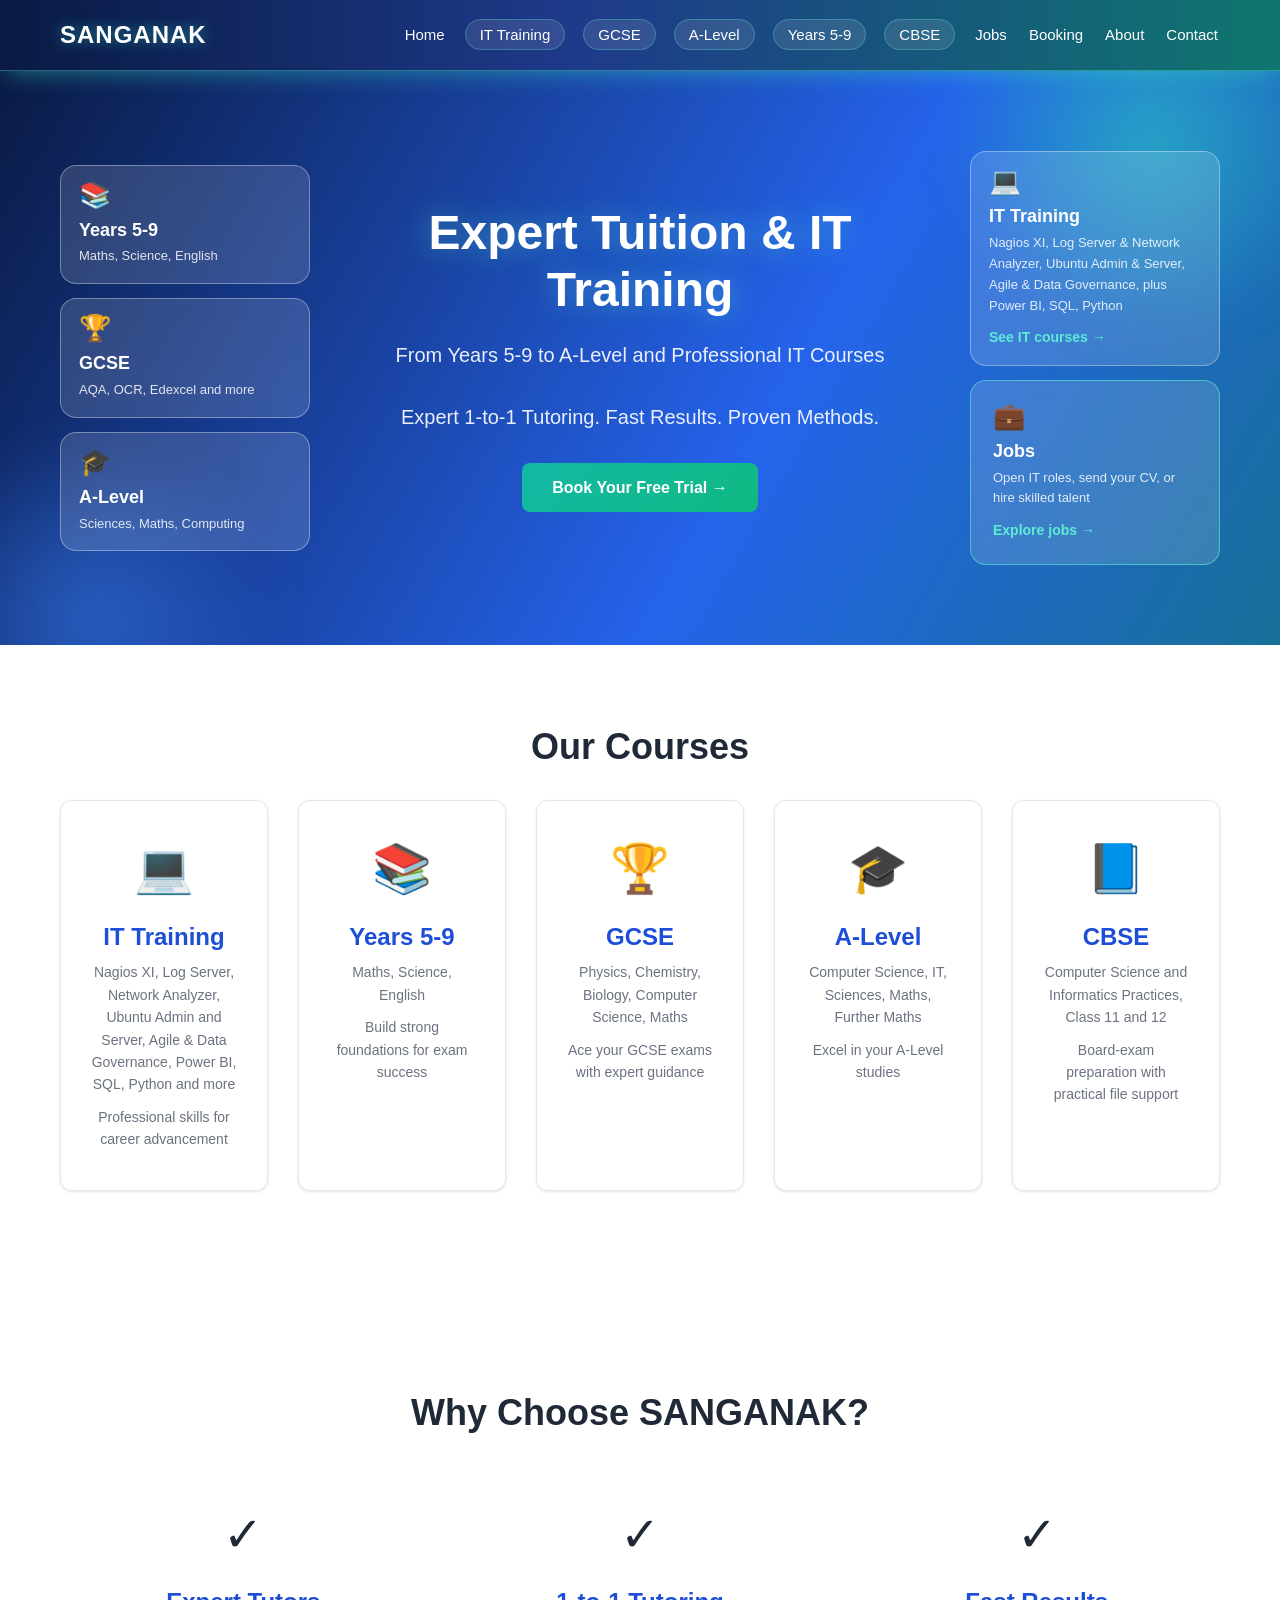
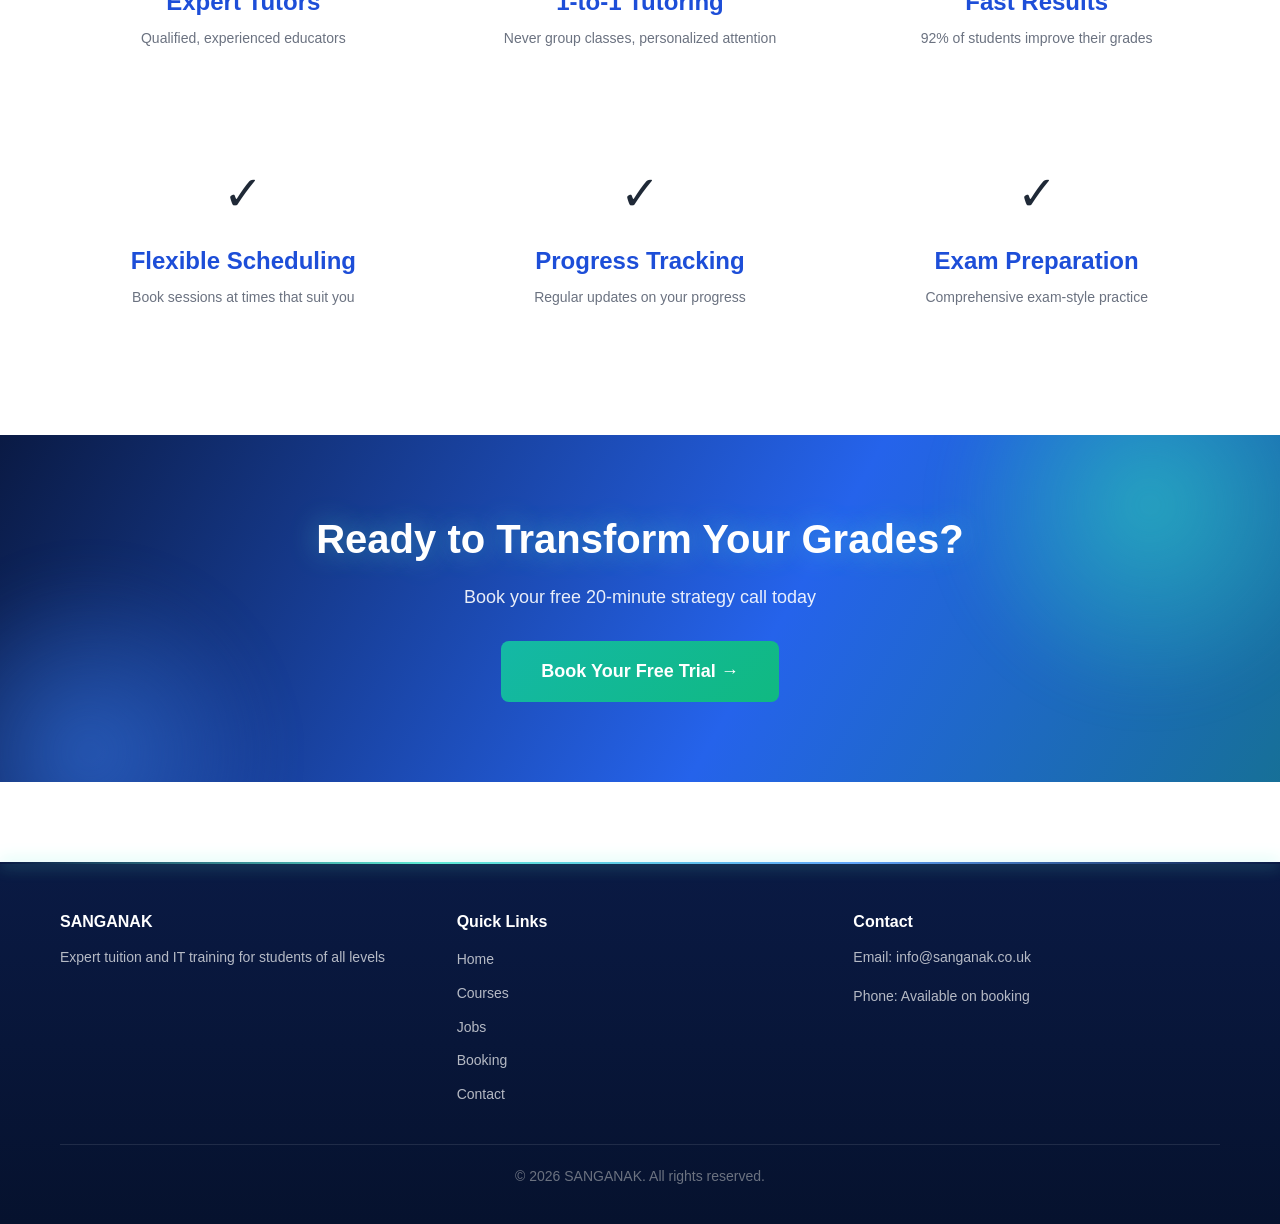
==== commit 962459c5: "List Nagios, Ubuntu and Agile IT courses first; add IT Training card above Jobs in hero" ====
--- a/index.html
+++ b/index.html
@@ -55,6 +55,12 @@
             </div>
 
             <div class="hero-side hero-right">
+                <a class="glass-card" href="training.html#it">
+                    <span class="glass-icon">💻</span>
+                    <strong>IT Training</strong>
+                    <small>Nagios XI, Log Server &amp; Network Analyzer, Ubuntu Admin &amp; Server, Agile &amp; Data Governance, plus Power BI, SQL, Python</small>
+                    <em>See IT courses &rarr;</em>
+                </a>
                 <a class="glass-card glass-jobs" href="jobs.html">
                     <span class="glass-icon">💼</span>
                     <strong>Jobs</strong>
@@ -73,7 +79,7 @@
                 <a class="course-card" href="training.html#it">
                     <div class="course-icon">💻</div>
                     <h3>IT Training</h3>
-                    <p>Data Engineering, Power BI, SQL, Python, Cloud, Nagios, Ubuntu and more</p>
+                    <p>Nagios XI, Log Server, Network Analyzer, Ubuntu Admin and Server, Agile &amp; Data Governance, Power BI, SQL, Python and more</p>
                     <p class="course-desc">Professional skills for career advancement</p>
                 </a>
                 <a class="course-card" href="training.html#y59">
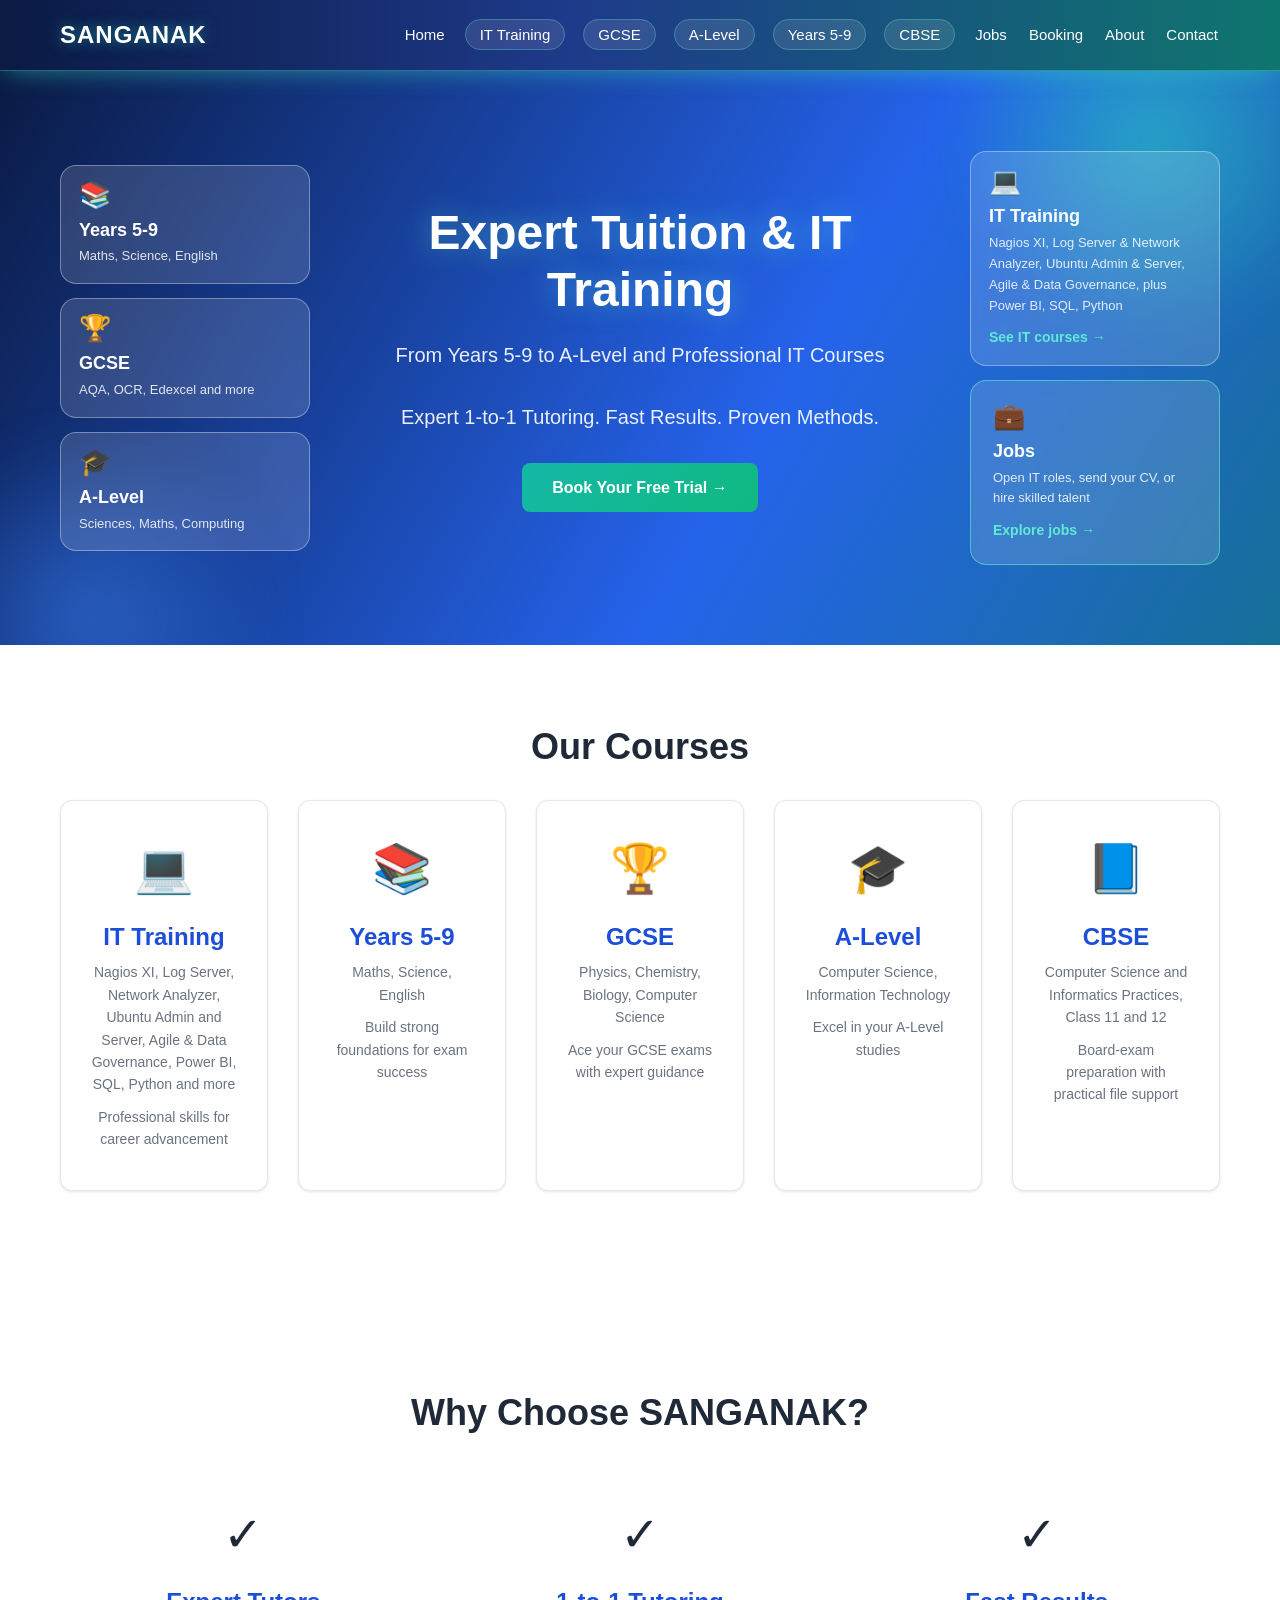
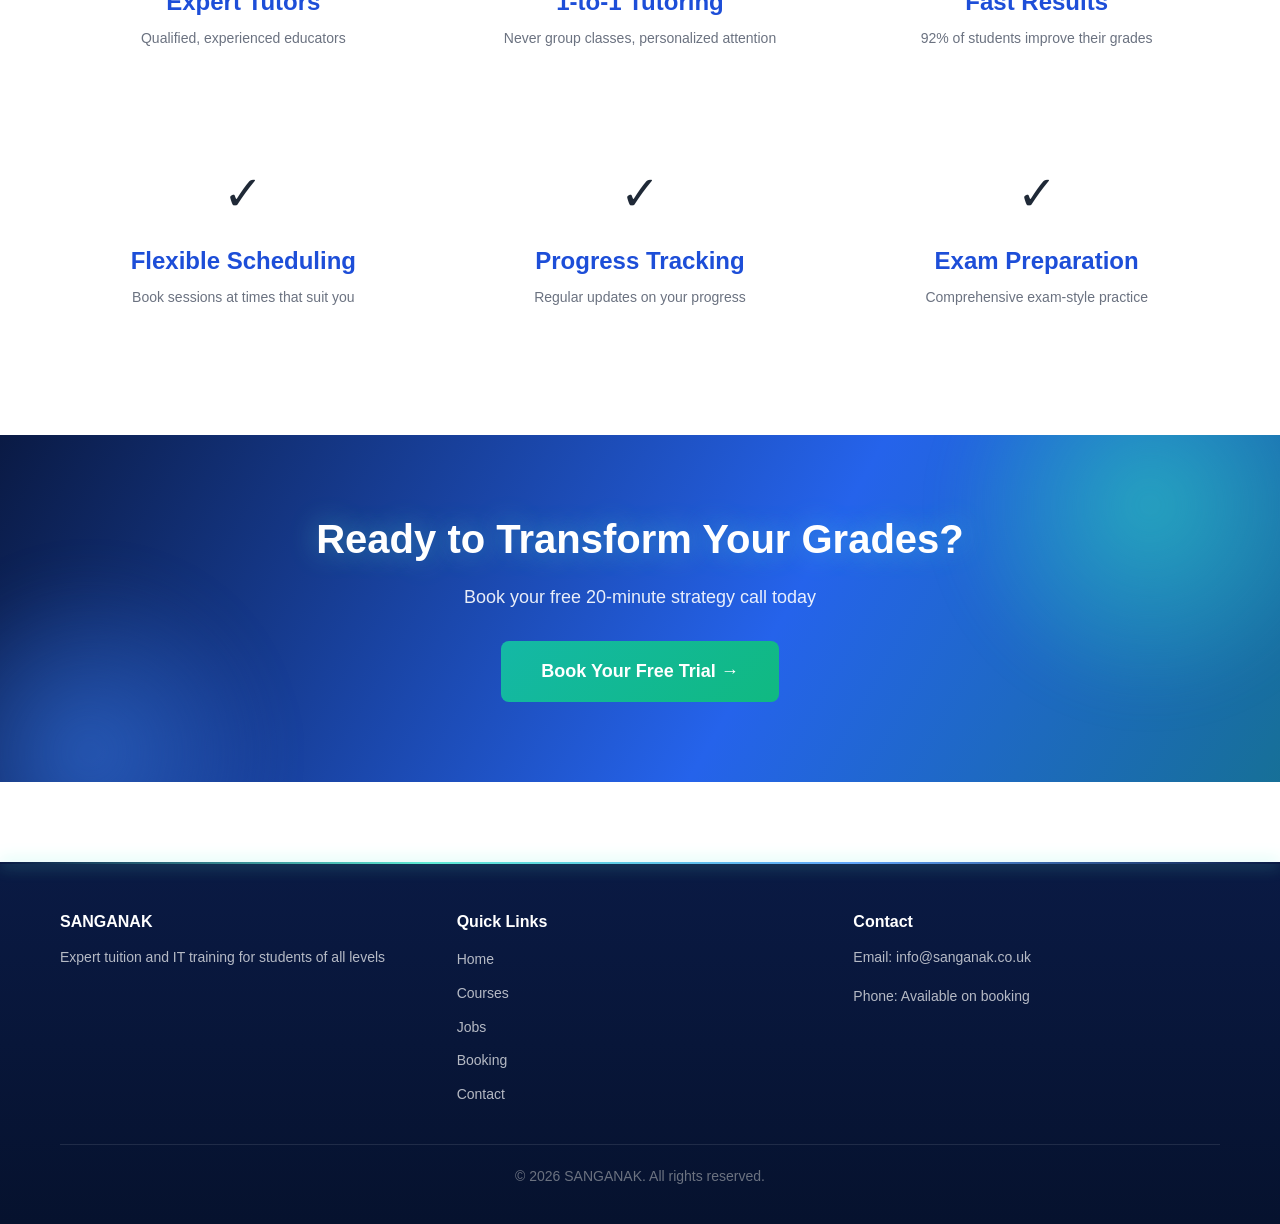
==== commit 860a851d: "Remove A-Level Biology/Chemistry/Physics/Maths/Further Maths and GCSE Maths/English" ====
--- a/index.html
+++ b/index.html
@@ -91,13 +91,13 @@
                 <a class="course-card" href="training.html#gcse">
                     <div class="course-icon">🏆</div>
                     <h3>GCSE</h3>
-                    <p>Physics, Chemistry, Biology, Computer Science, Maths</p>
+                    <p>Physics, Chemistry, Biology, Computer Science</p>
                     <p class="course-desc">Ace your GCSE exams with expert guidance</p>
                 </a>
                 <a class="course-card" href="training.html#alevel">
                     <div class="course-icon">🎓</div>
                     <h3>A-Level</h3>
-                    <p>Computer Science, IT, Sciences, Maths, Further Maths</p>
+                    <p>Computer Science, Information Technology</p>
                     <p class="course-desc">Excel in your A-Level studies</p>
                 </a>
                 <a class="course-card" href="training.html#cbse">
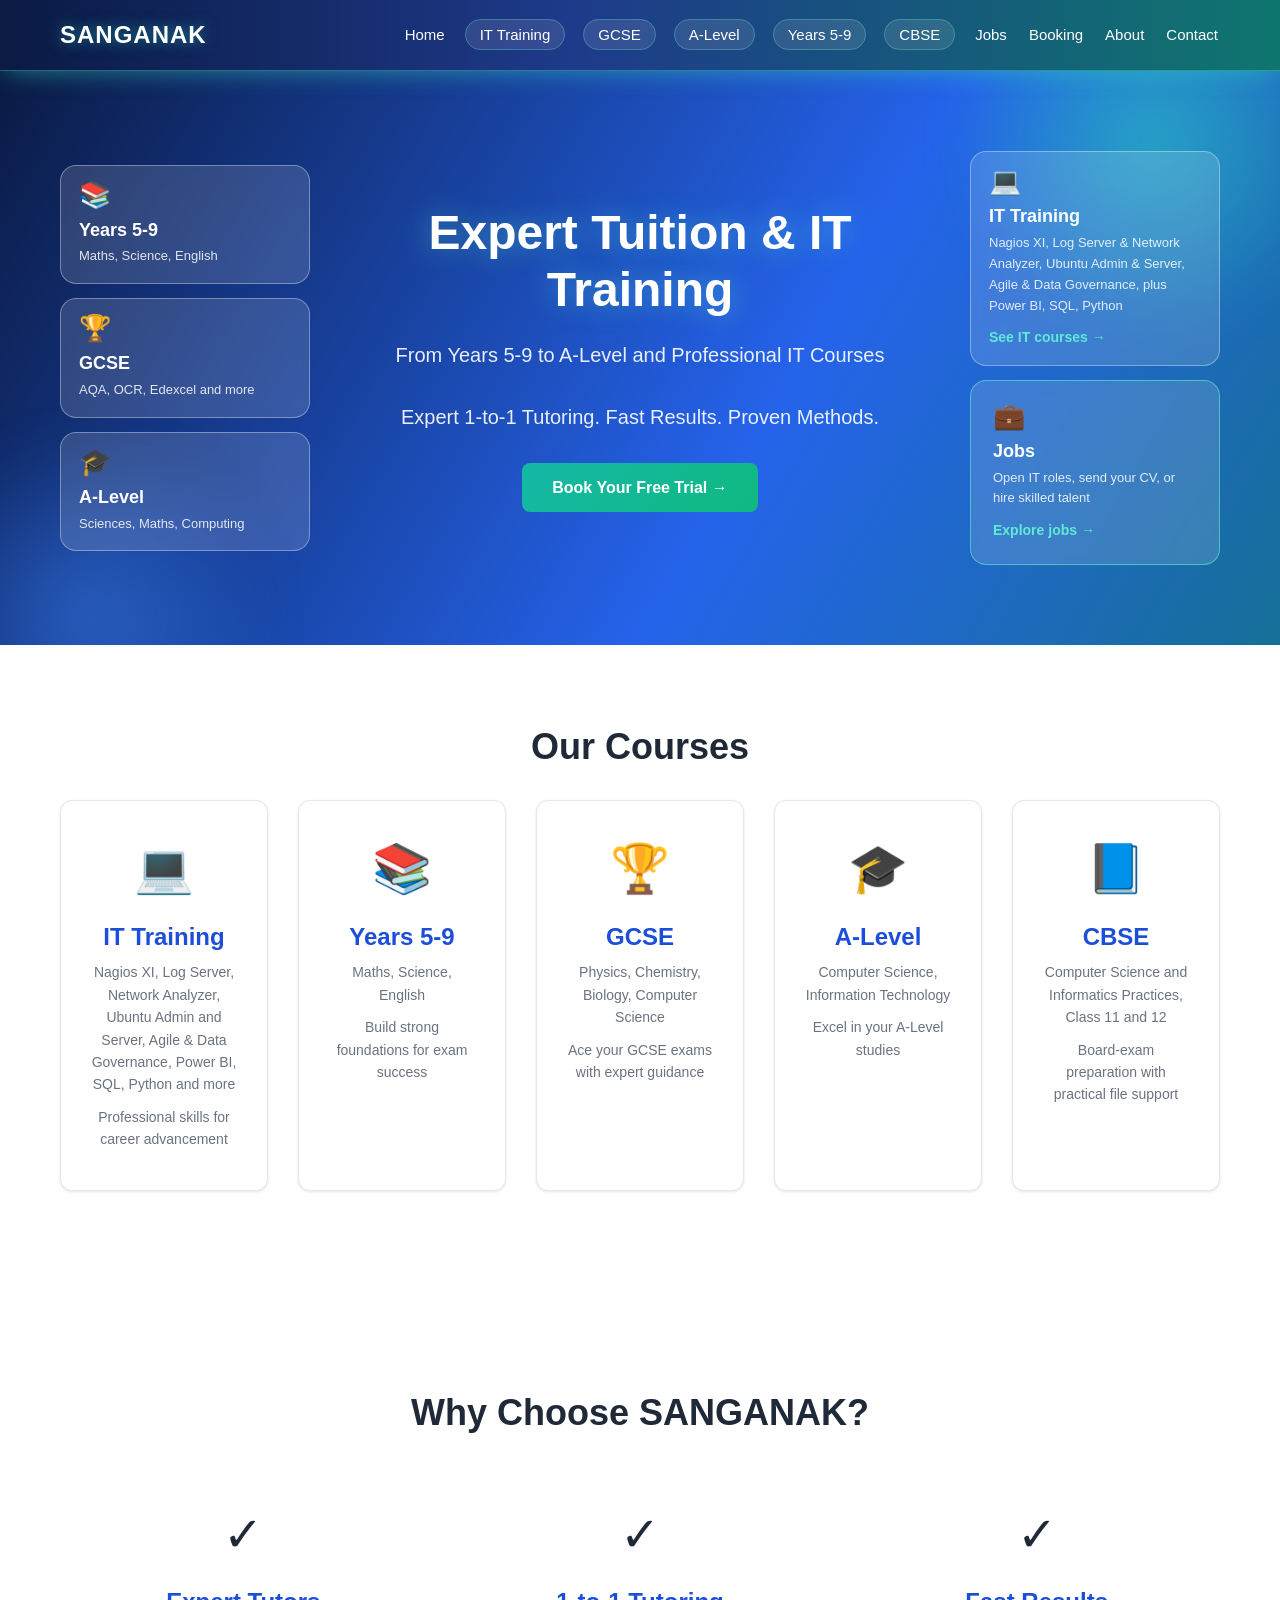
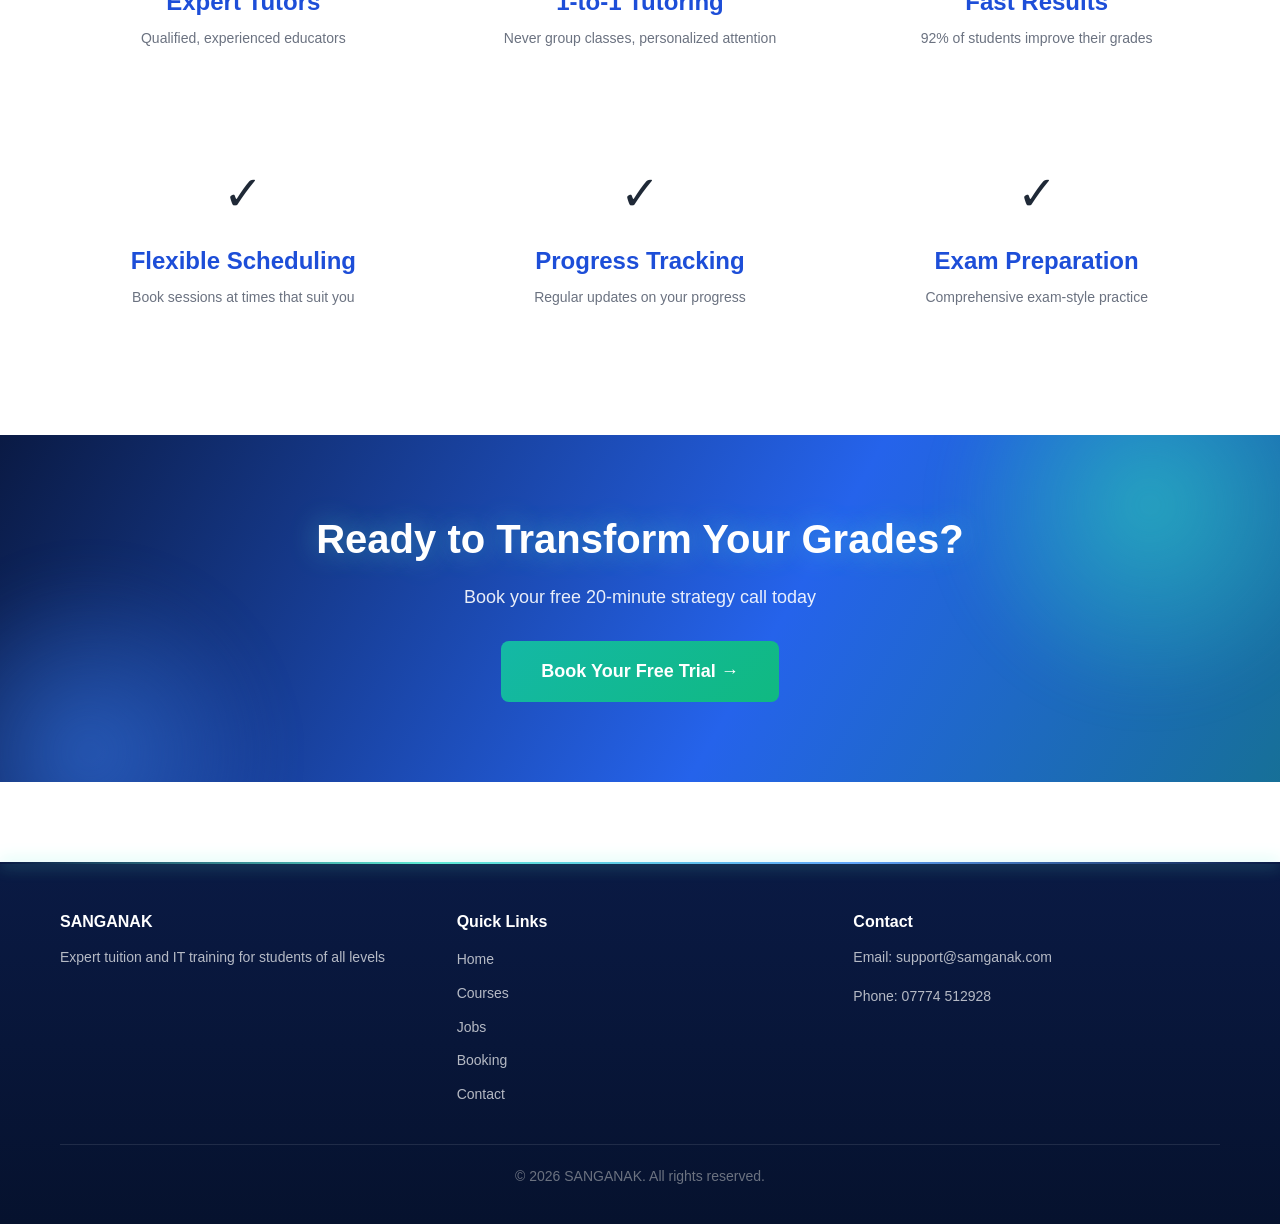
==== commit f8016770: "Update contact email and add phone number across every page" ====
--- a/index.html
+++ b/index.html
@@ -178,8 +178,8 @@
                 </div>
                 <div class="footer-section">
                     <h4>Contact</h4>
-                    <p>Email: info@sanganak.co.uk</p>
-                    <p>Phone: Available on booking</p>
+                    <p>Email: support@samganak.com</p>
+                    <p>Phone: 07774 512928</p>
                 </div>
             </div>
             <div class="footer-bottom">
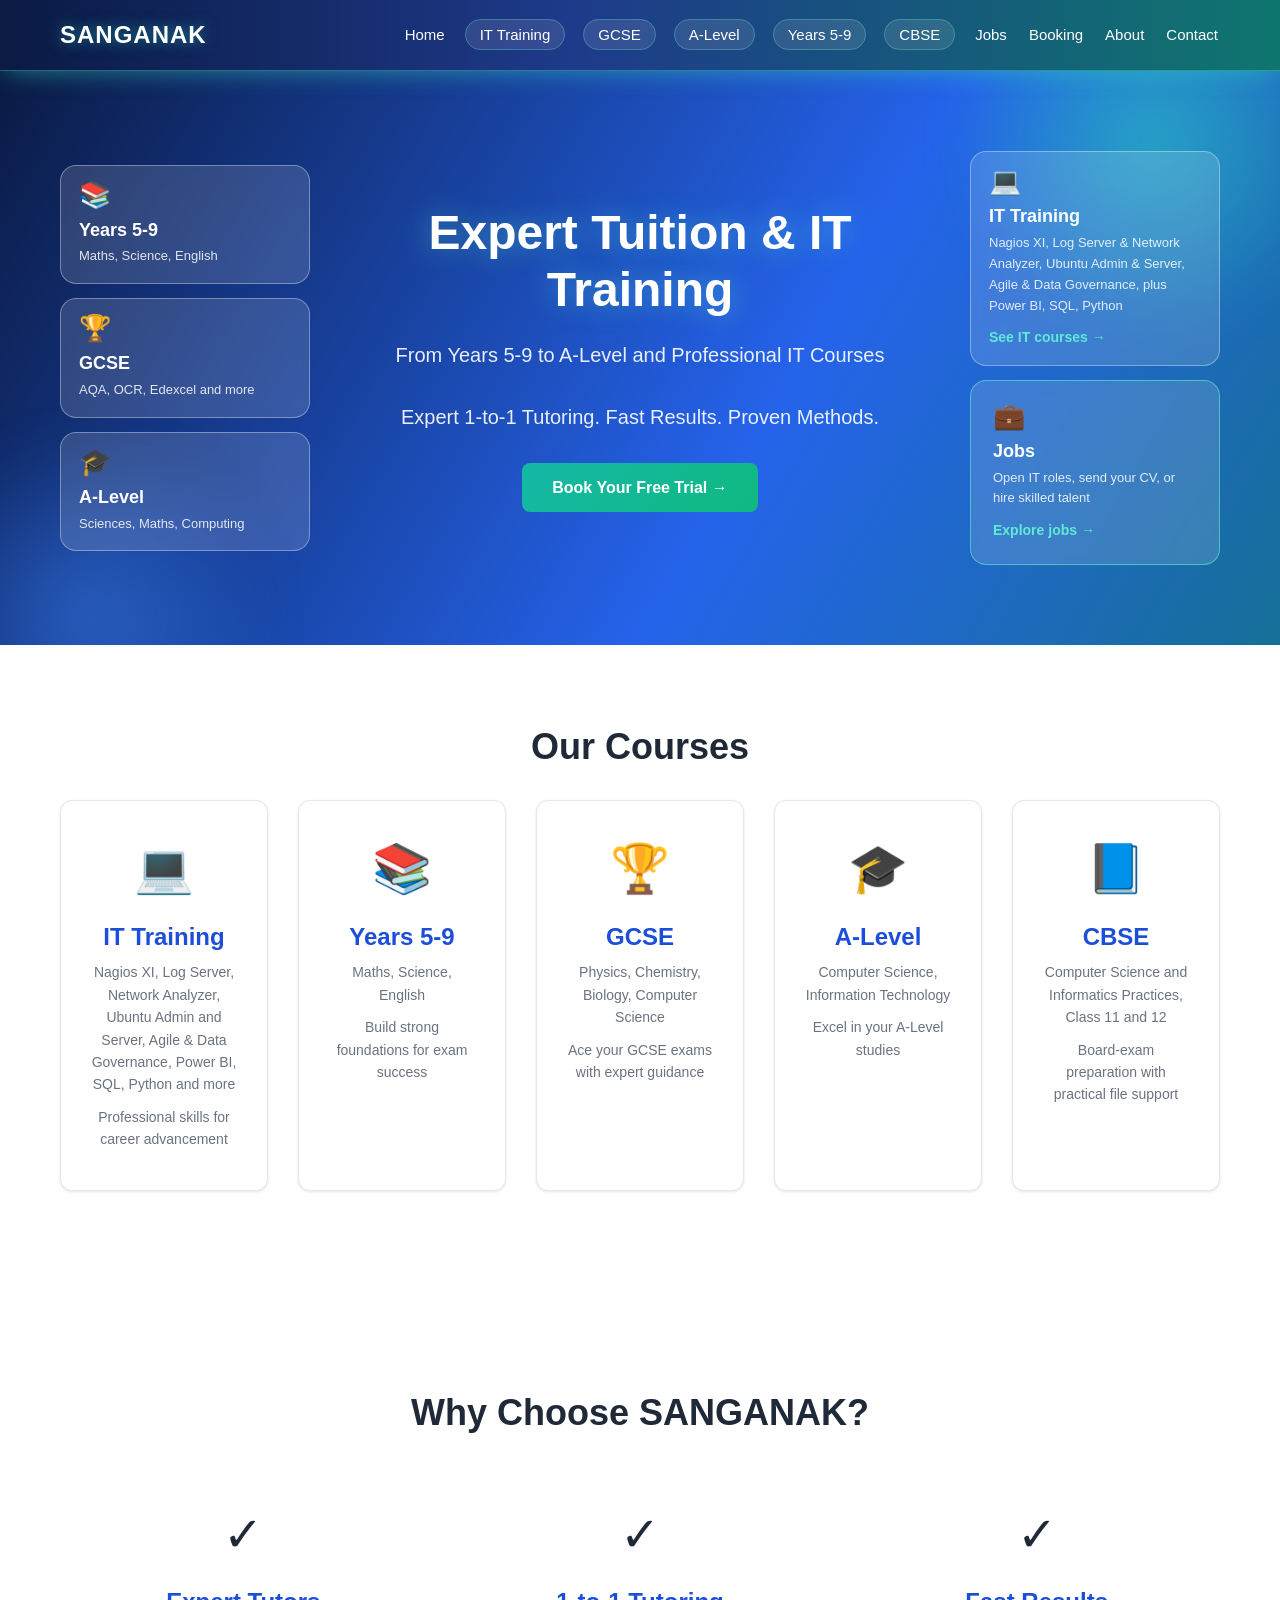
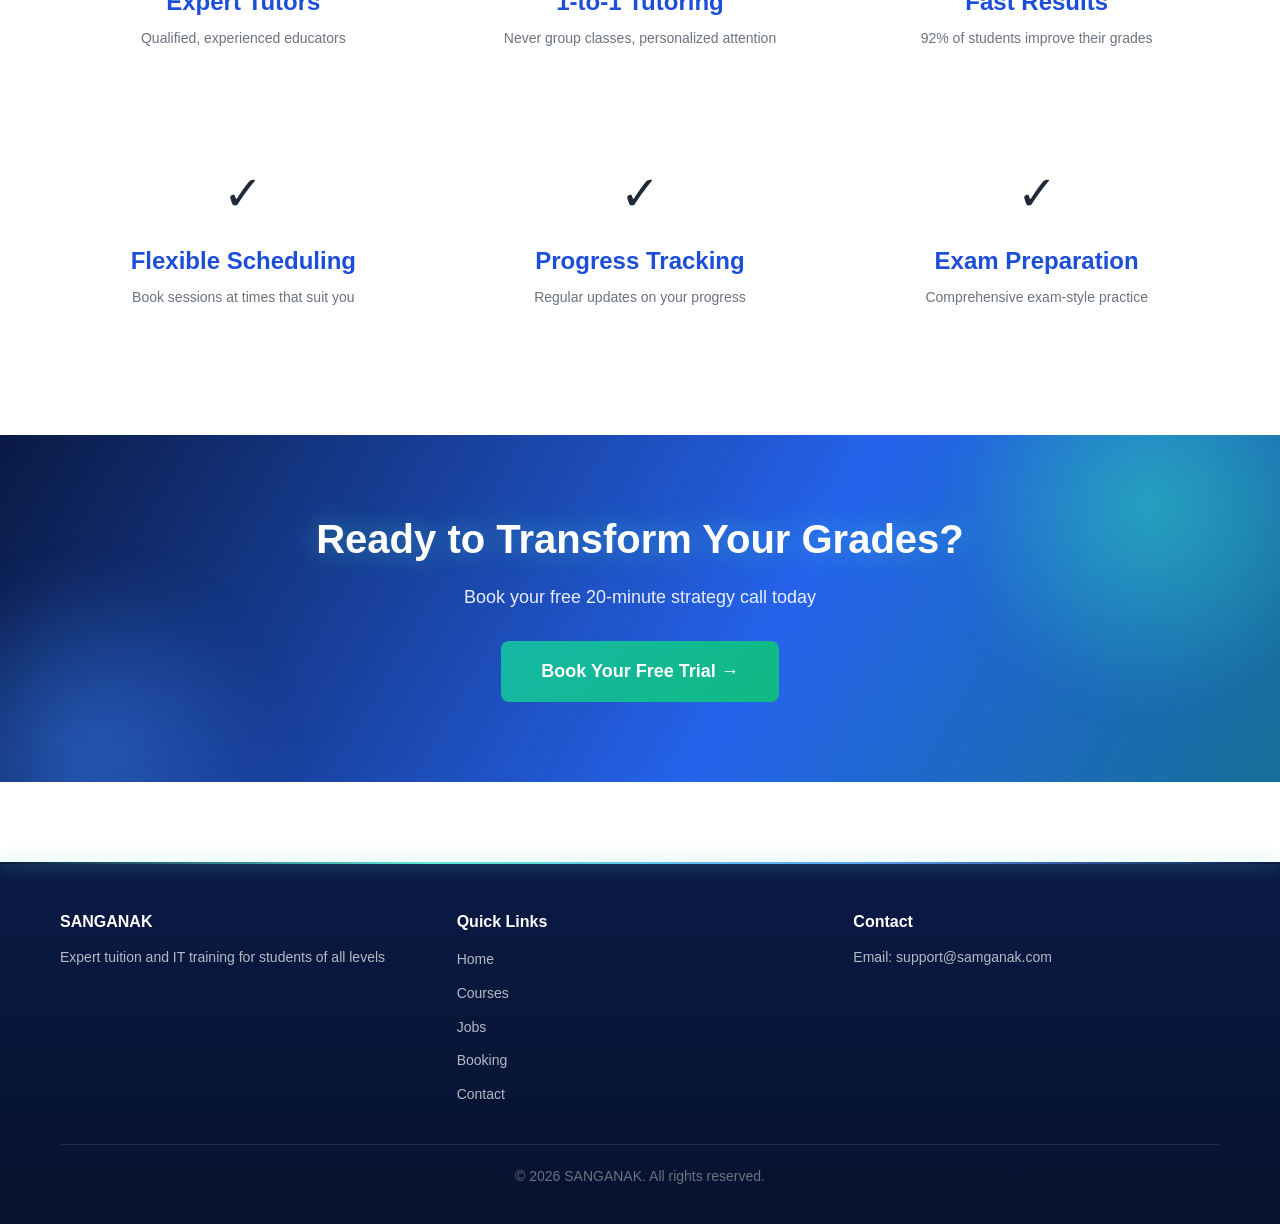
==== commit 46222f15: "Remove phone number from all pages" ====
--- a/index.html
+++ b/index.html
@@ -179,7 +179,6 @@
                 <div class="footer-section">
                     <h4>Contact</h4>
                     <p>Email: support@samganak.com</p>
-                    <p>Phone: 07774 512928</p>
                 </div>
             </div>
             <div class="footer-bottom">
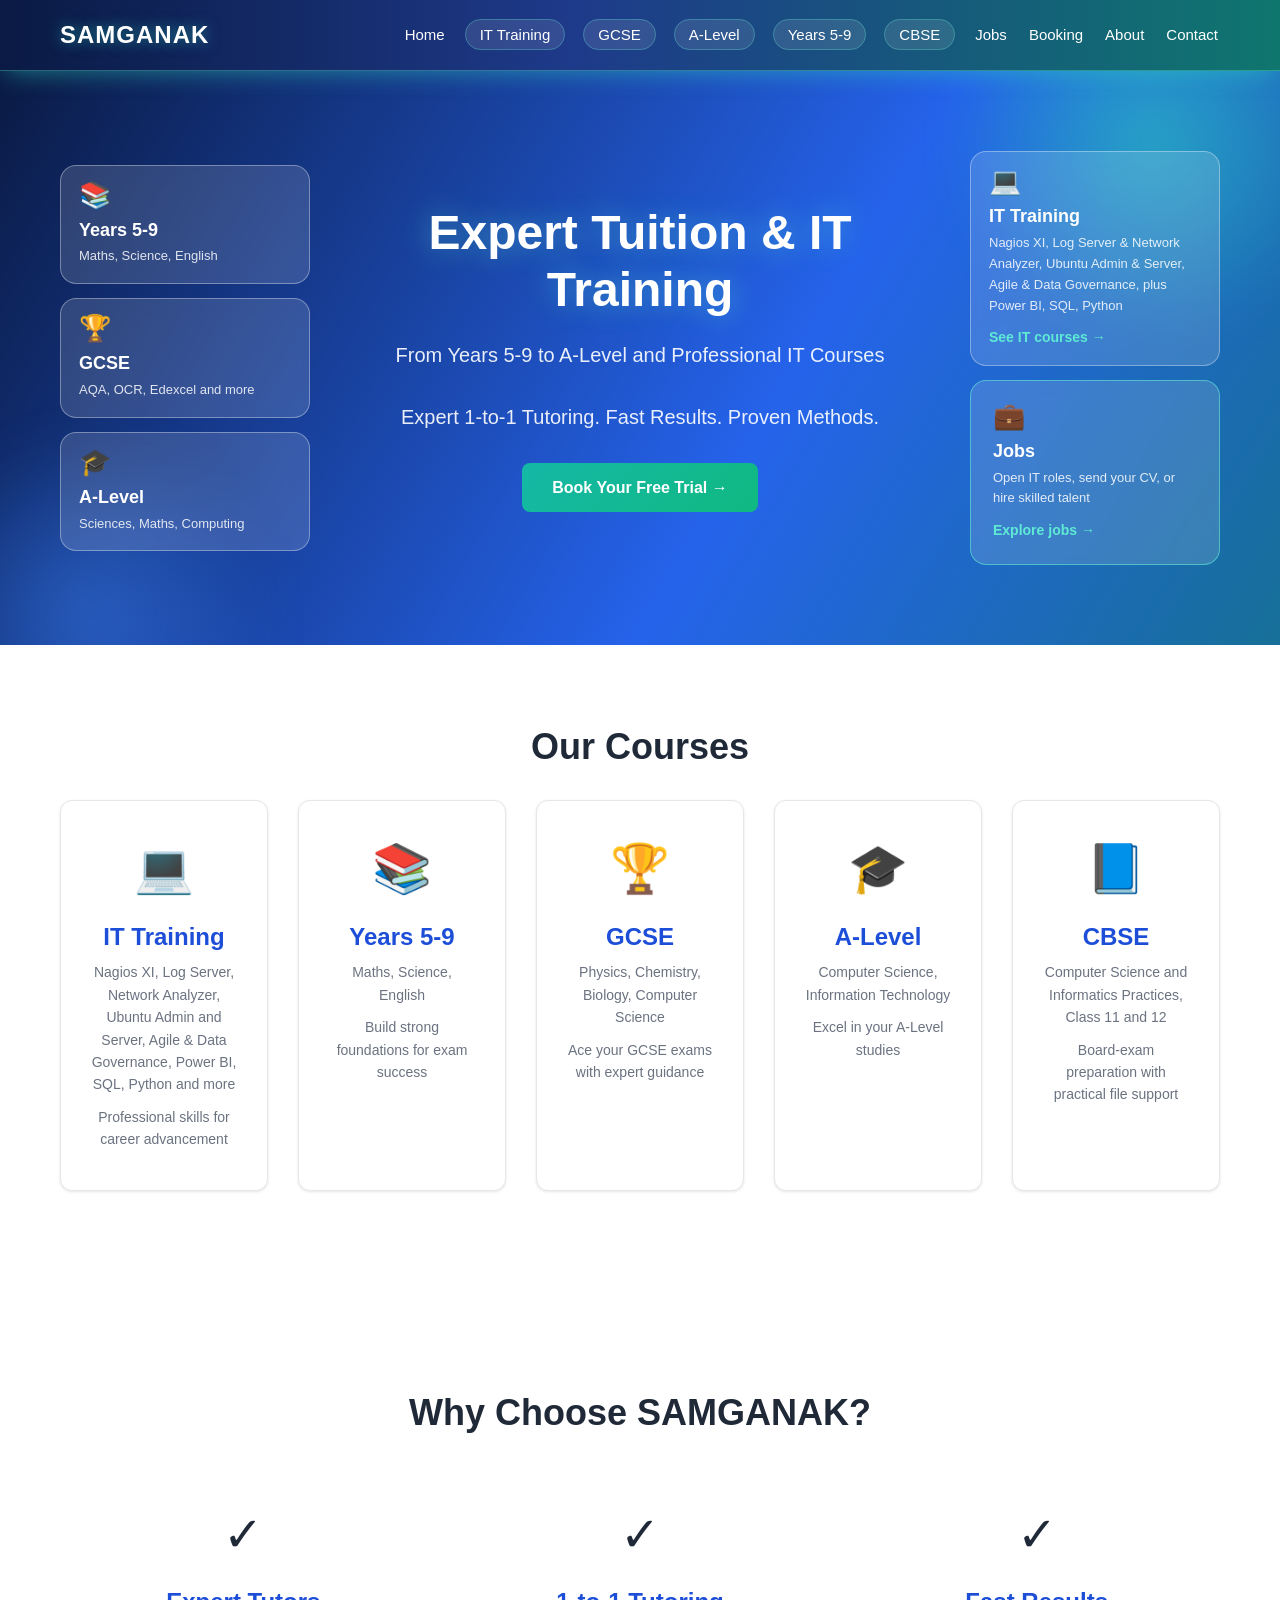
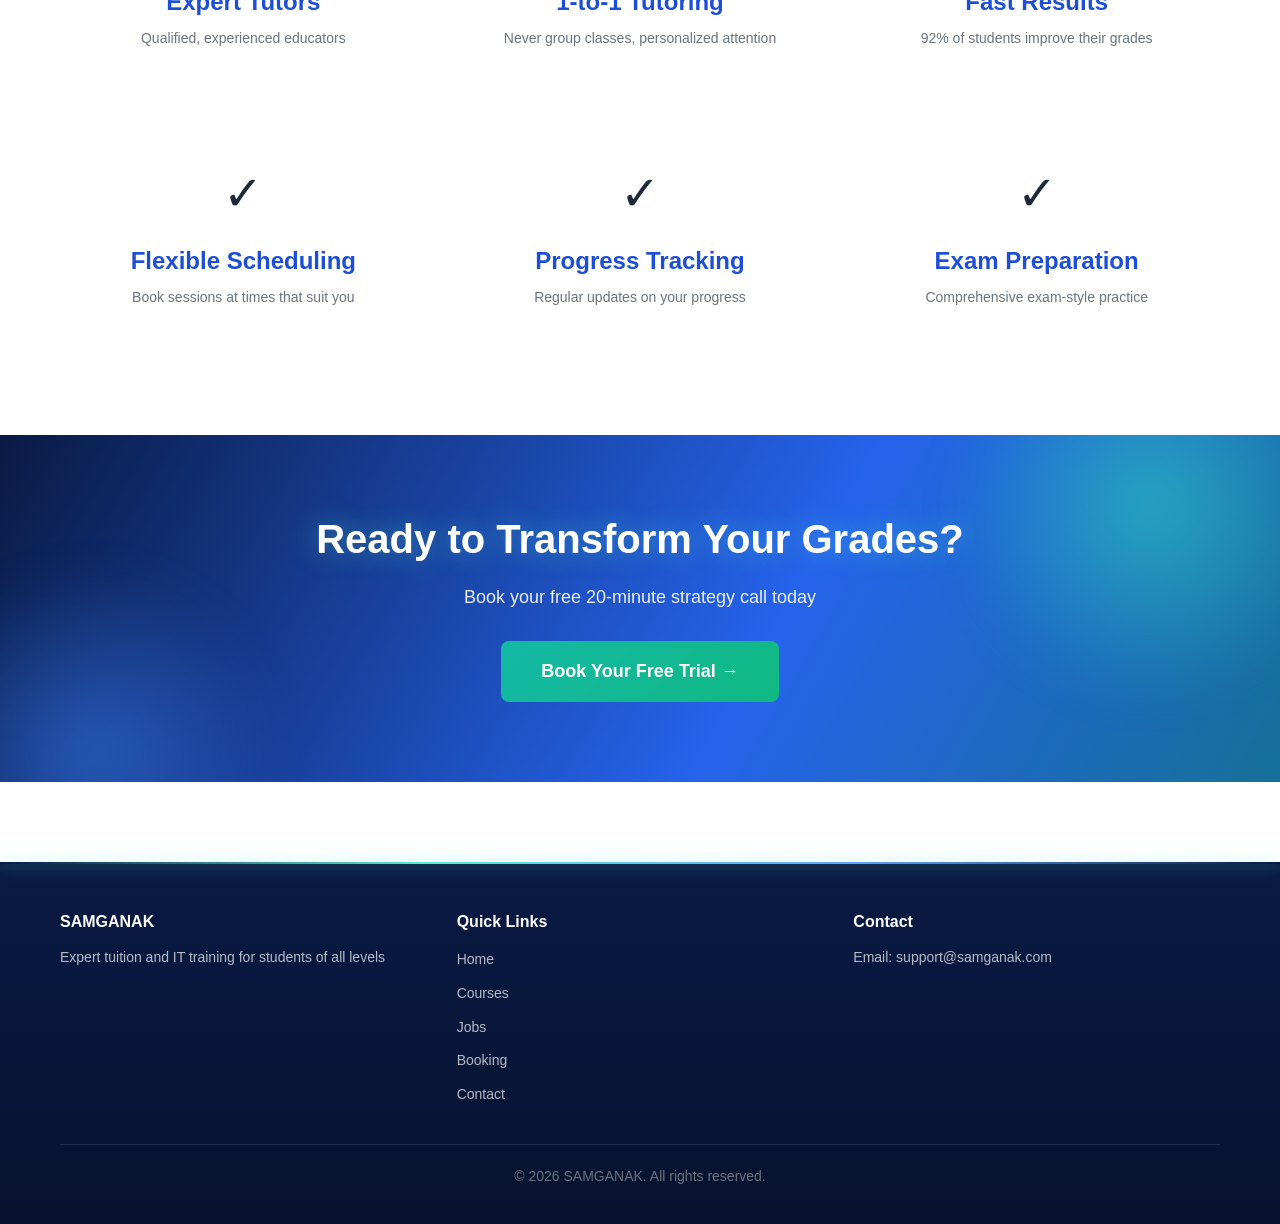
==== commit 139e8ff6: "Rename site to SAMGANAK" ====
--- a/index.html
+++ b/index.html
@@ -3,14 +3,14 @@
 <head>
     <meta charset="UTF-8">
     <meta name="viewport" content="width=device-width, initial-scale=1.0">
-    <title>SANGANAK - Expert Tuition & IT Training</title>
+    <title>SAMGANAK - Expert Tuition & IT Training</title>
     <link rel="stylesheet" href="css/styles.css">
 </head>
 <body>
     <!-- Navigation -->
     <nav class="navbar">
         <div class="container">
-            <div class="logo">SANGANAK</div>
+            <div class="logo">SAMGANAK</div>
             <ul class="nav-links">
                 <li><a href="index.html">Home</a></li>
                 <li class="nav-tab"><a href="training.html#it">IT Training</a></li>
@@ -113,7 +113,7 @@
     <!-- Why Choose Us -->
     <section class="why-us">
         <div class="container">
-            <h2>Why Choose SANGANAK?</h2>
+            <h2>Why Choose SAMGANAK?</h2>
             <div class="features-grid">
                 <div class="feature">
                     <div class="feature-icon">✓</div>
@@ -163,7 +163,7 @@
         <div class="container">
             <div class="footer-content">
                 <div class="footer-section">
-                    <h4>SANGANAK</h4>
+                    <h4>SAMGANAK</h4>
                     <p>Expert tuition and IT training for students of all levels</p>
                 </div>
                 <div class="footer-section">
@@ -182,7 +182,7 @@
                 </div>
             </div>
             <div class="footer-bottom">
-                <p>&copy; 2026 SANGANAK. All rights reserved.</p>
+                <p>&copy; 2026 SAMGANAK. All rights reserved.</p>
             </div>
         </div>
     </footer>
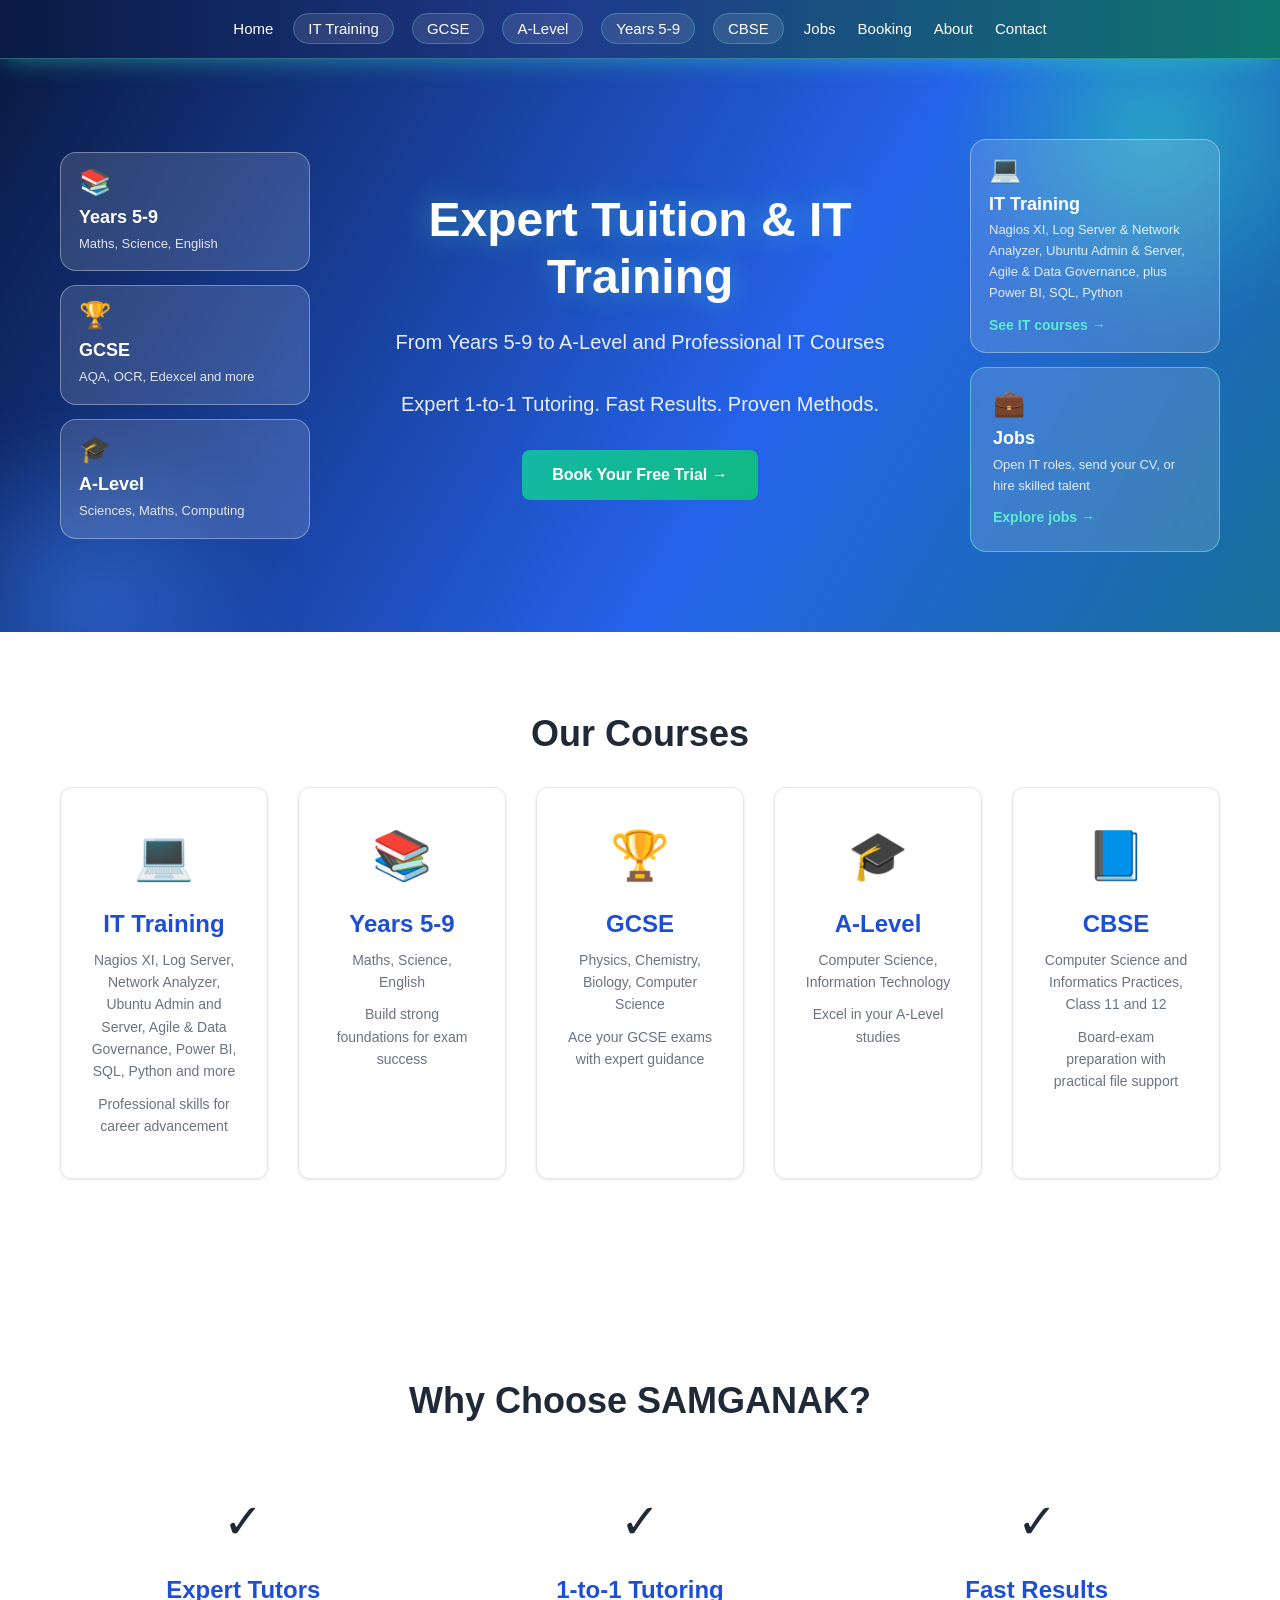
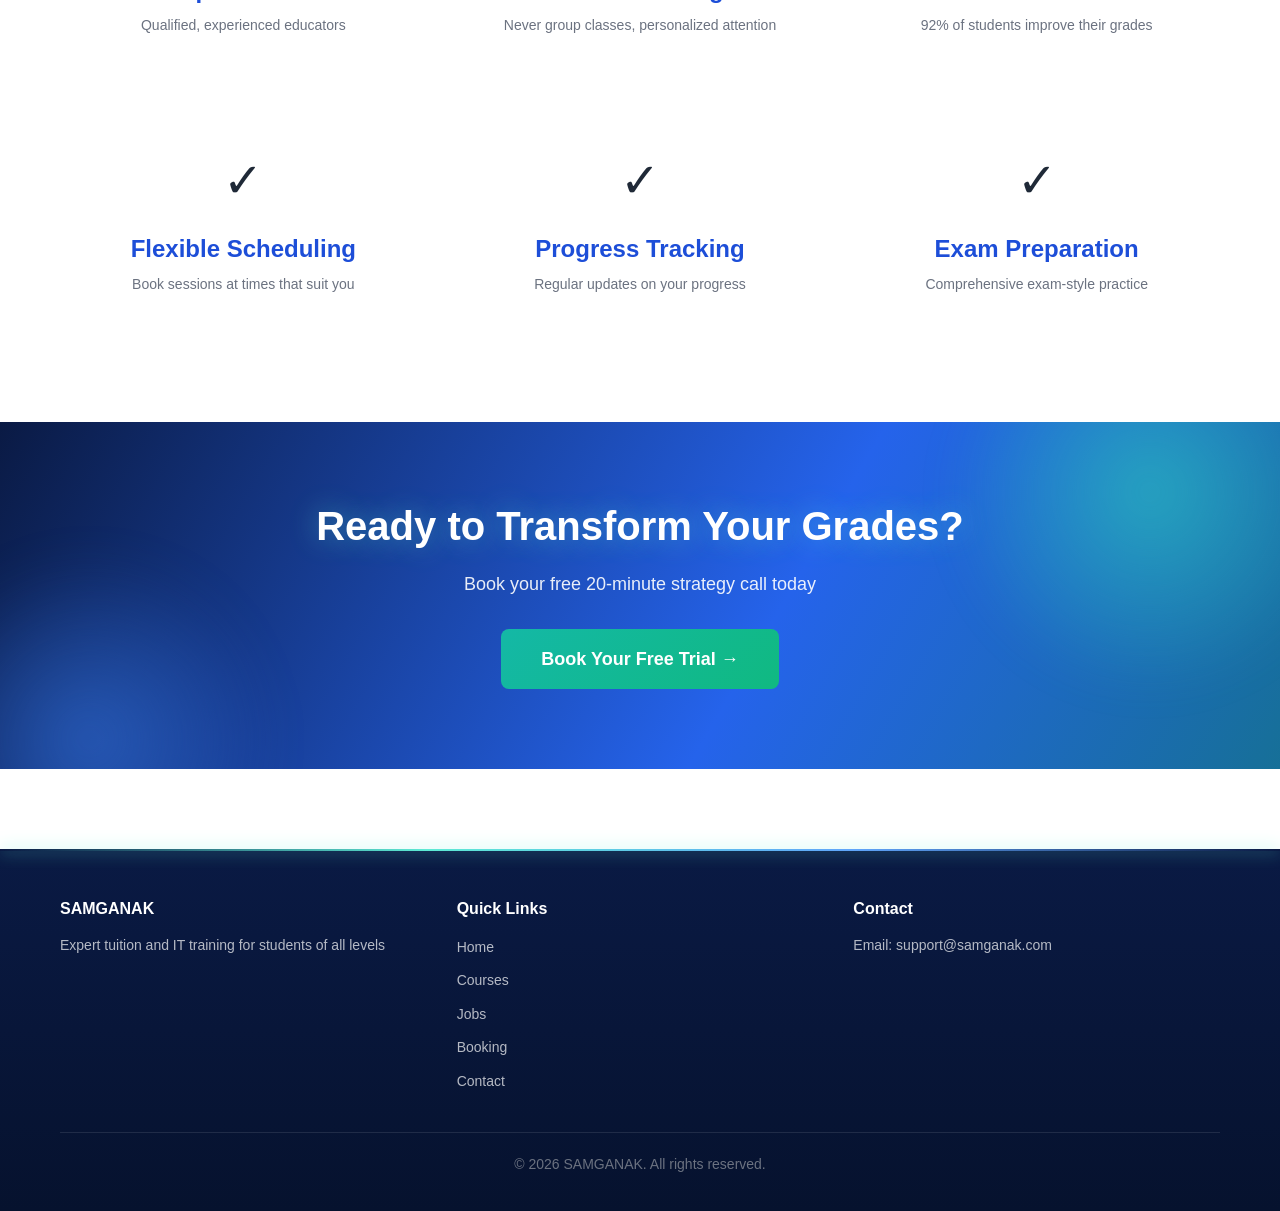
==== commit 0493d14b: "Remove logo text from the top bar on every page and centre the menu" ====
--- a/index.html
+++ b/index.html
@@ -10,7 +10,6 @@
     <!-- Navigation -->
     <nav class="navbar">
         <div class="container">
-            <div class="logo">SAMGANAK</div>
             <ul class="nav-links">
                 <li><a href="index.html">Home</a></li>
                 <li class="nav-tab"><a href="training.html#it">IT Training</a></li>
--- a/css/styles.css
+++ b/css/styles.css
@@ -2028,3 +2028,8 @@
         flex: 1 1 200px;
     }
 }
+
+/* Menu sits centred now that there is no logo beside it */
+.navbar .container {
+    justify-content: center;
+}
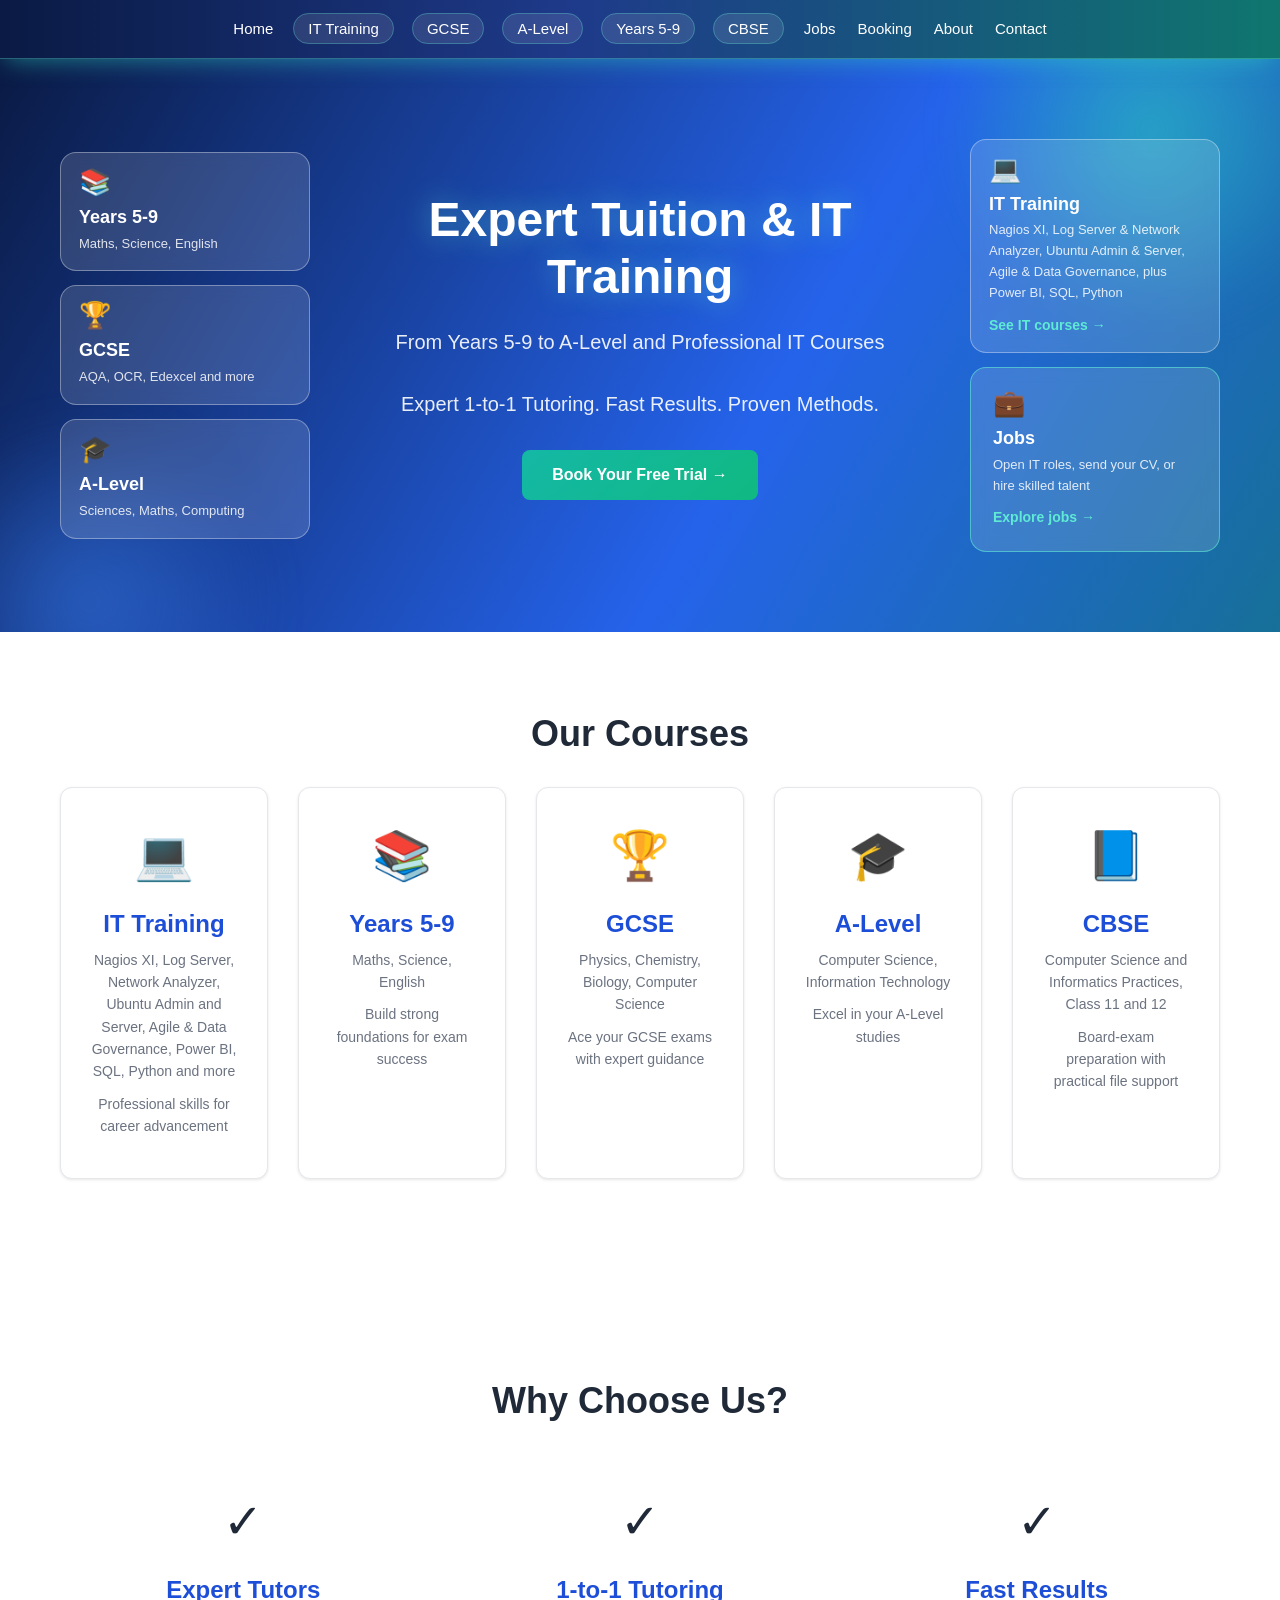
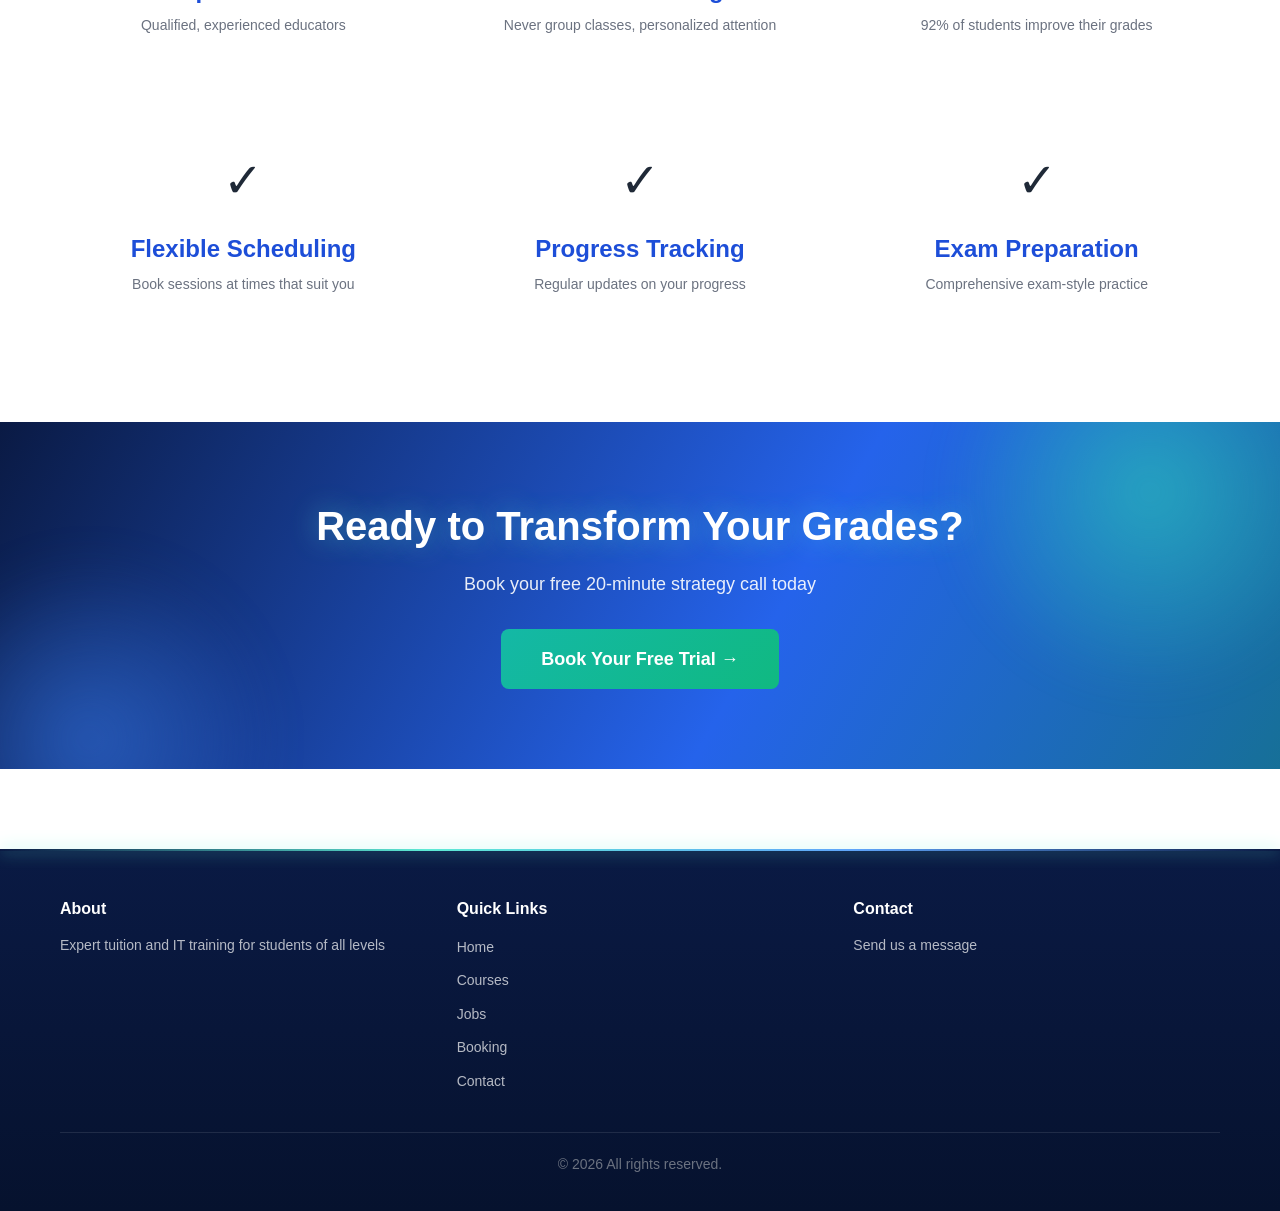
==== commit 8b05e6f1: "Remove site name and email address from all pages, titles, scripts and README" ====
--- a/index.html
+++ b/index.html
@@ -3,7 +3,7 @@
 <head>
     <meta charset="UTF-8">
     <meta name="viewport" content="width=device-width, initial-scale=1.0">
-    <title>SAMGANAK - Expert Tuition & IT Training</title>
+    <title>Expert Tuition & IT Training</title>
     <link rel="stylesheet" href="css/styles.css">
 </head>
 <body>
@@ -112,7 +112,7 @@
     <!-- Why Choose Us -->
     <section class="why-us">
         <div class="container">
-            <h2>Why Choose SAMGANAK?</h2>
+            <h2>Why Choose Us?</h2>
             <div class="features-grid">
                 <div class="feature">
                     <div class="feature-icon">✓</div>
@@ -162,7 +162,7 @@
         <div class="container">
             <div class="footer-content">
                 <div class="footer-section">
-                    <h4>SAMGANAK</h4>
+                    <h4>About</h4>
                     <p>Expert tuition and IT training for students of all levels</p>
                 </div>
                 <div class="footer-section">
@@ -177,11 +177,11 @@
                 </div>
                 <div class="footer-section">
                     <h4>Contact</h4>
-                    <p>Email: support@samganak.com</p>
+                    <p><a href="contact.html">Send us a message</a></p>
                 </div>
             </div>
             <div class="footer-bottom">
-                <p>&copy; 2026 SAMGANAK. All rights reserved.</p>
+                <p>&copy; 2026 All rights reserved.</p>
             </div>
         </div>
     </footer>
--- a/css/styles.css
+++ b/css/styles.css
@@ -2033,3 +2033,8 @@
 .navbar .container {
     justify-content: center;
 }
+
+.info-grid {
+    grid-template-columns: repeat(auto-fit, minmax(200px, 320px));
+    justify-content: center;
+}
